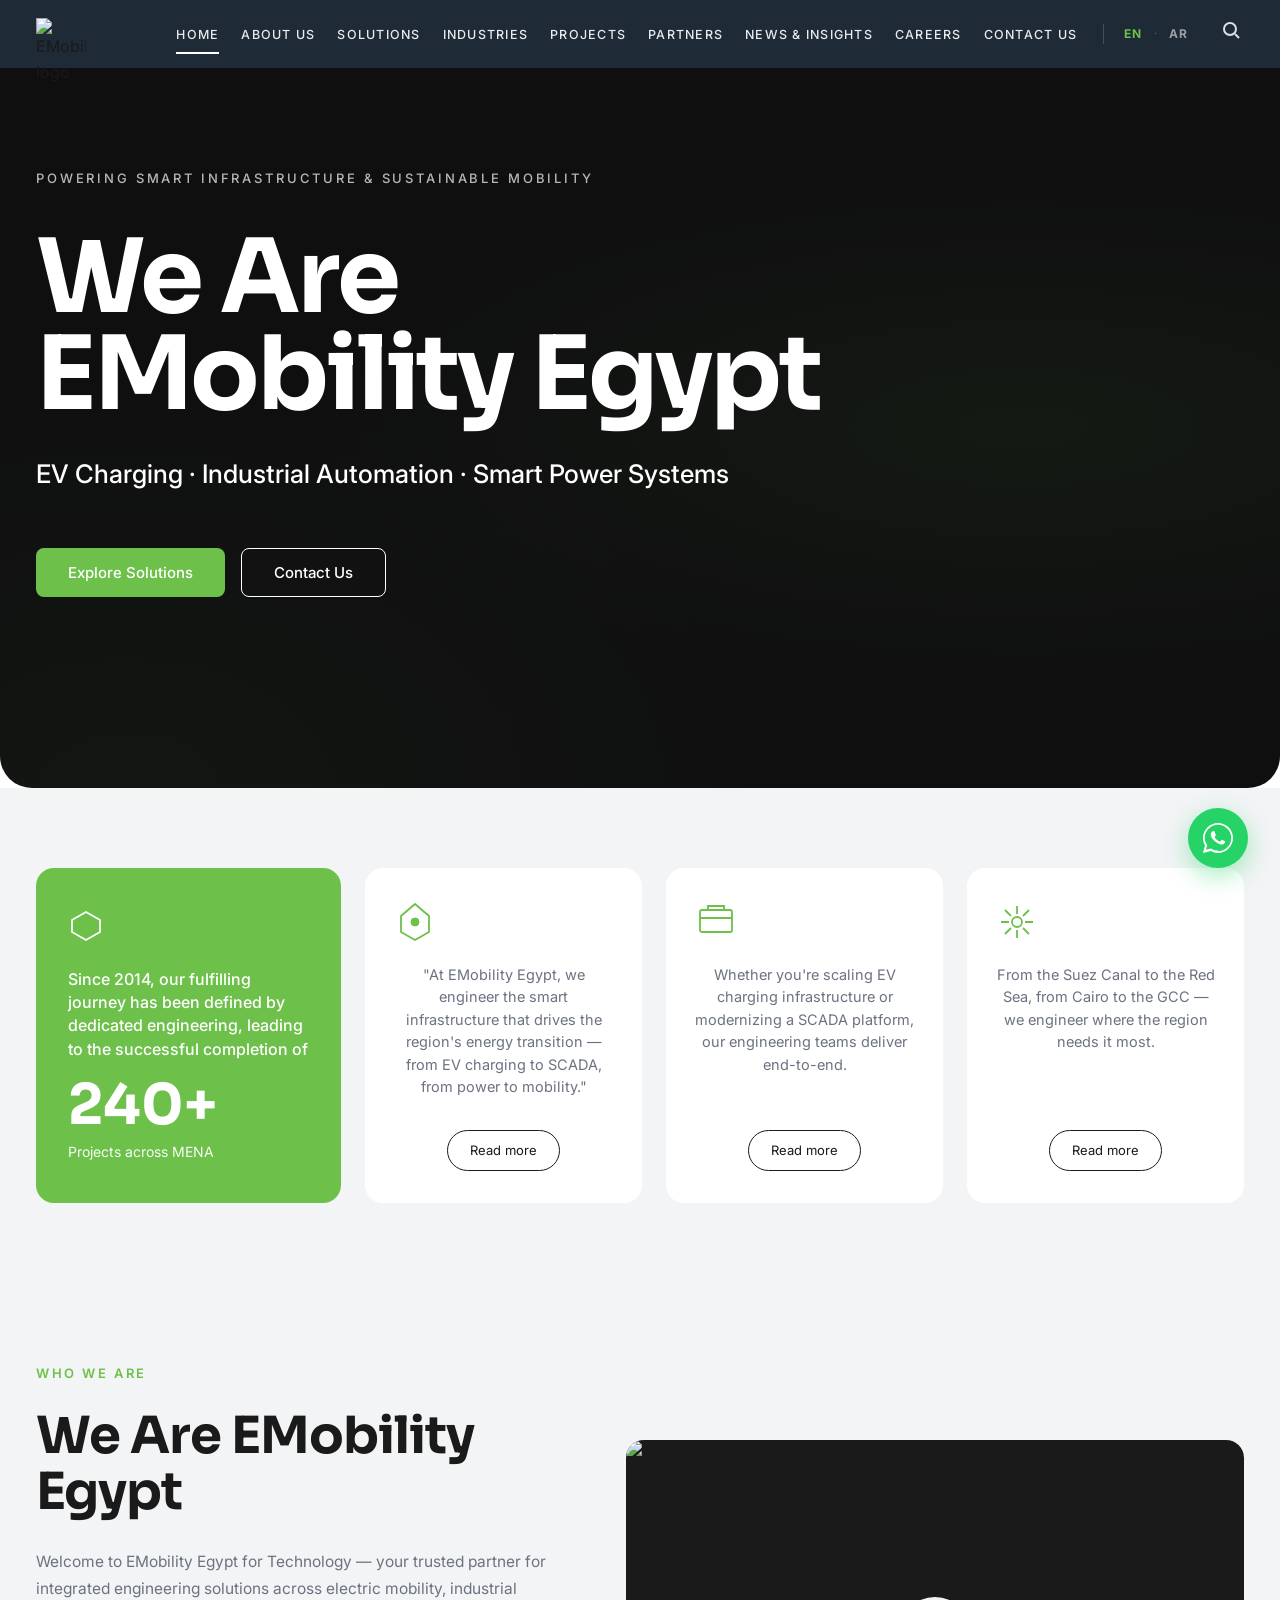
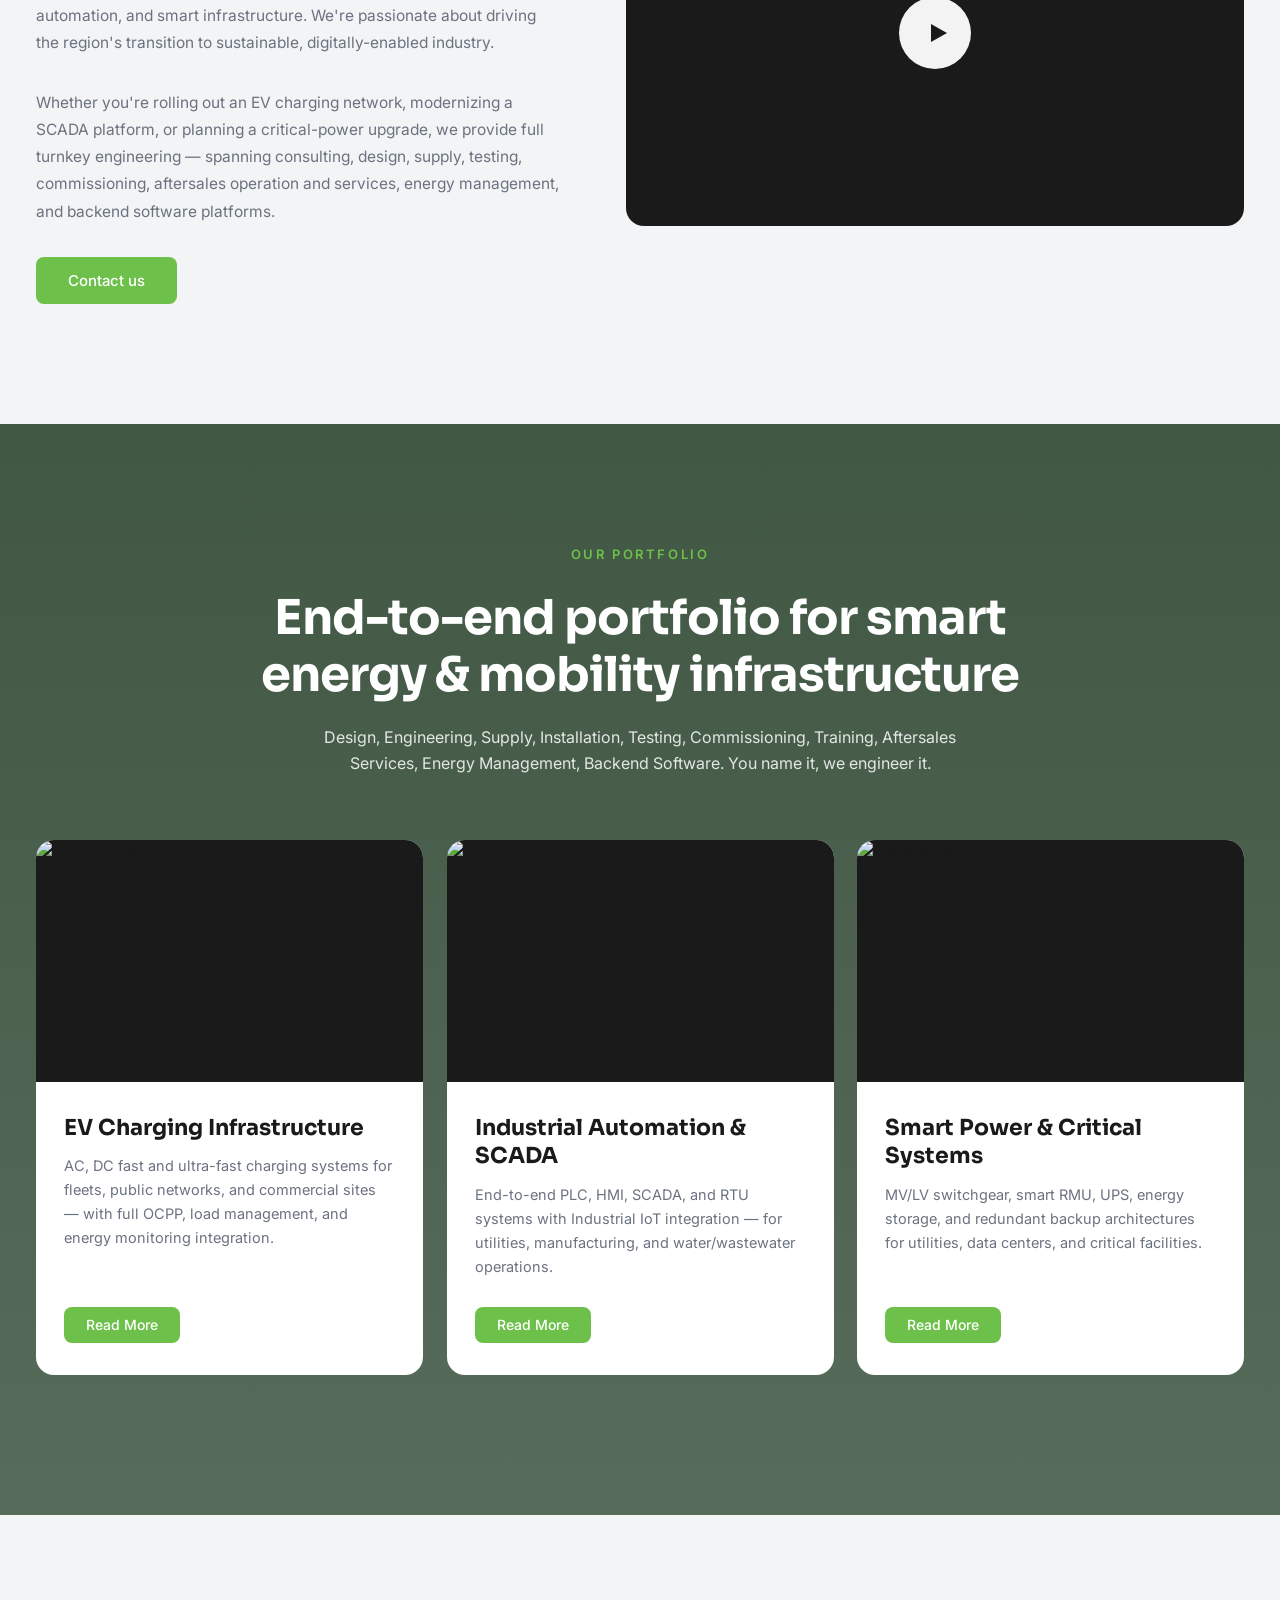
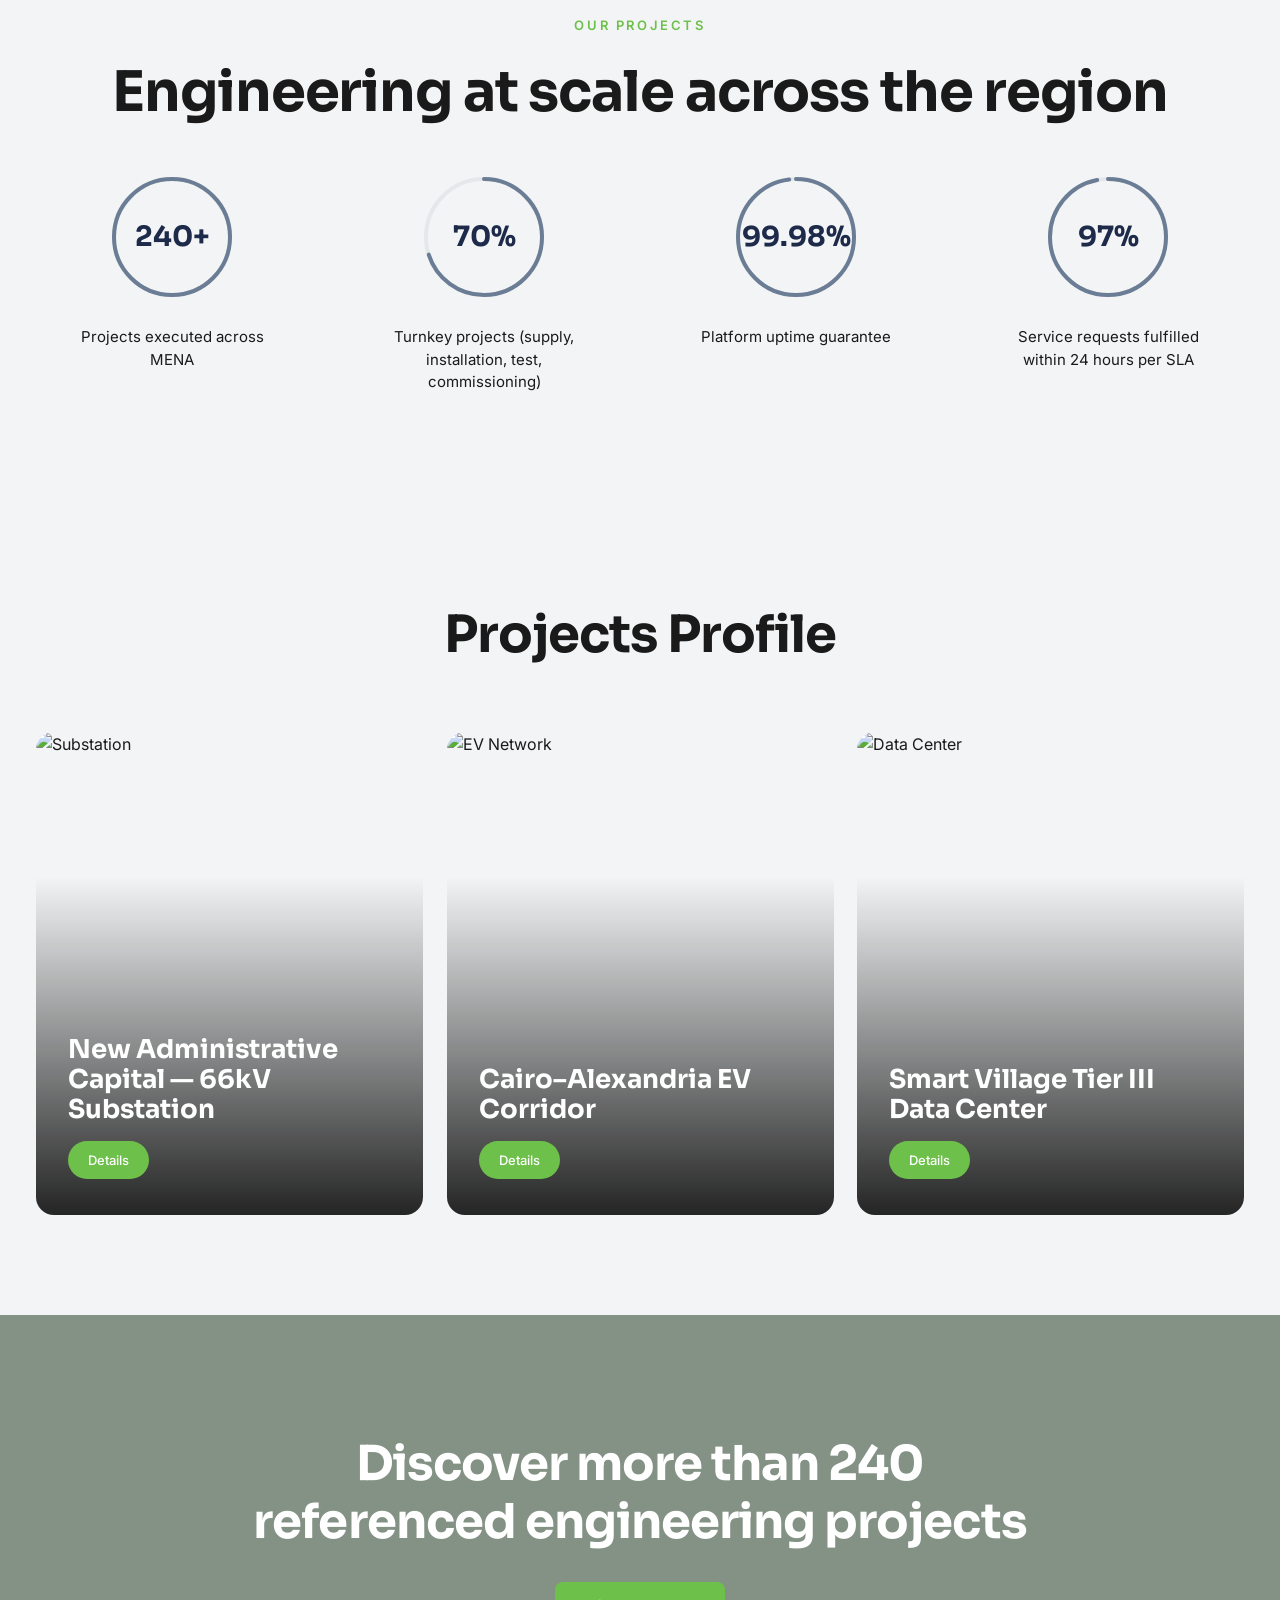
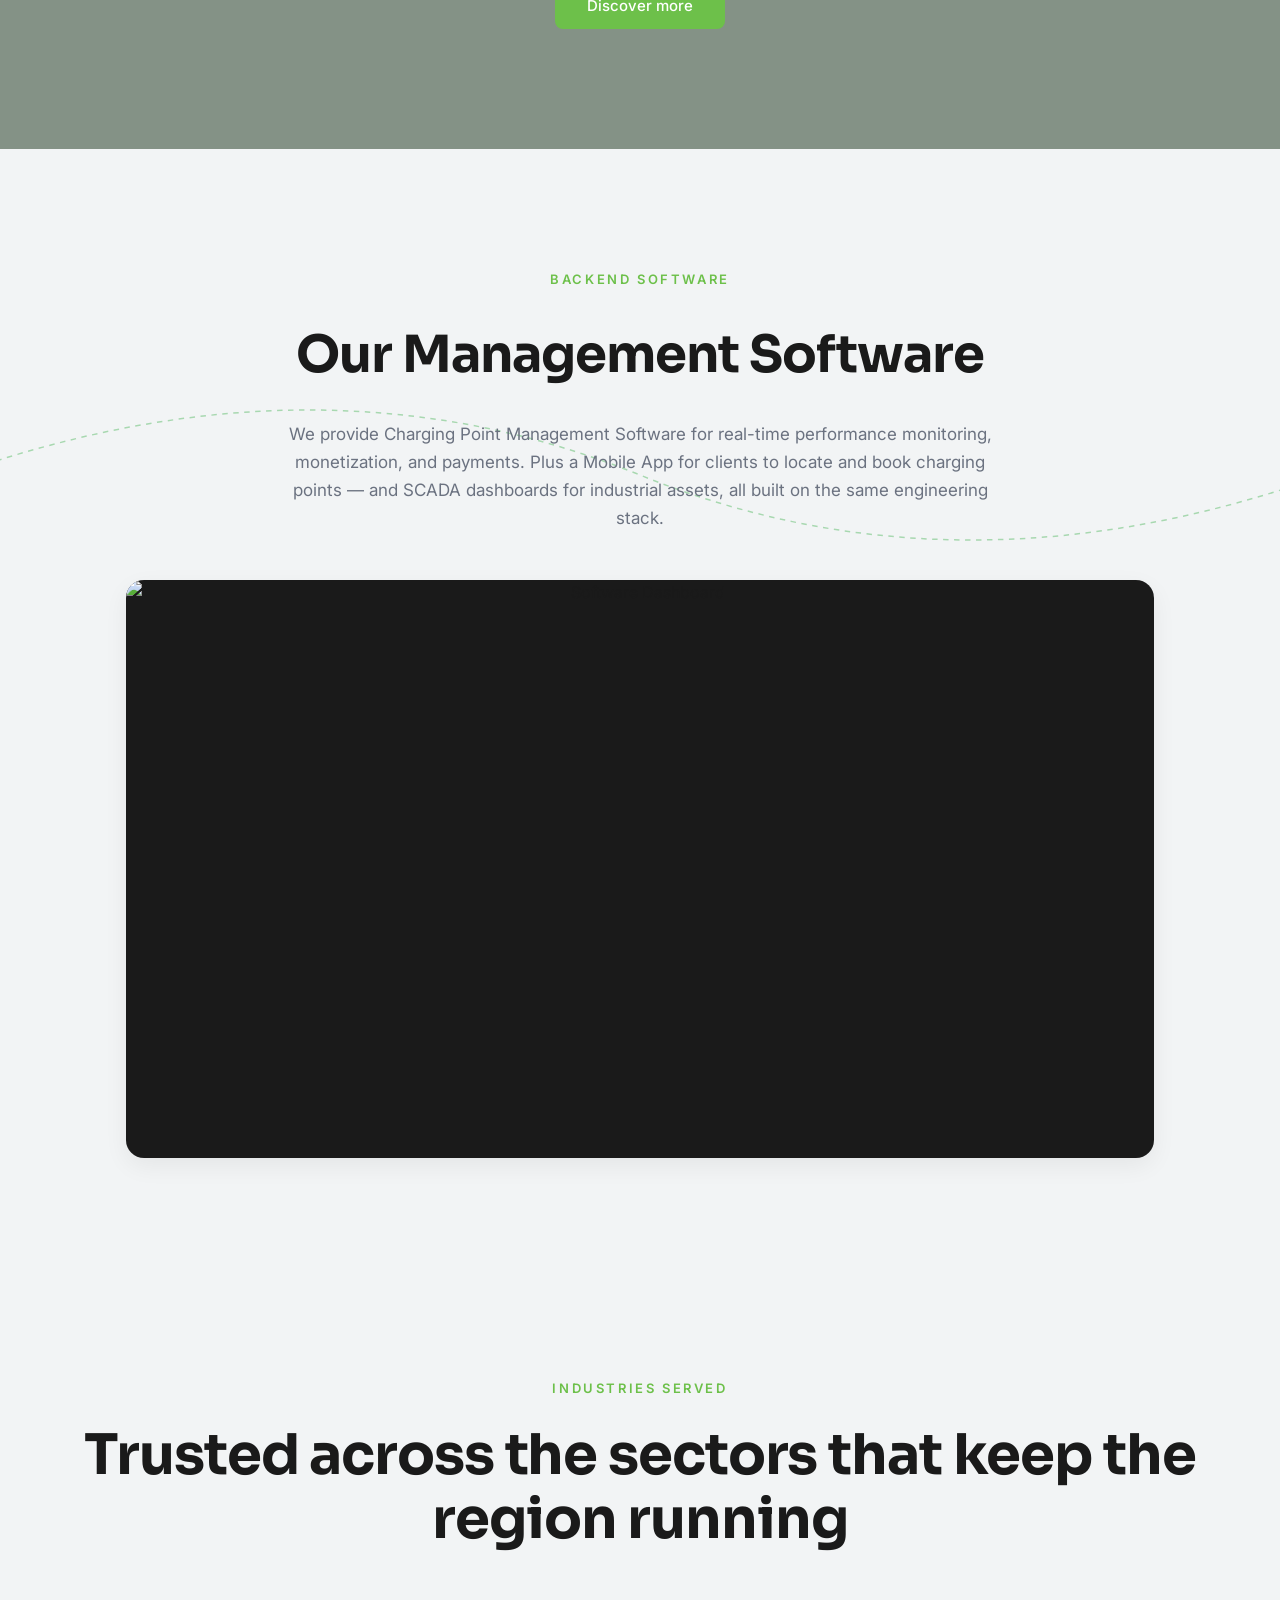
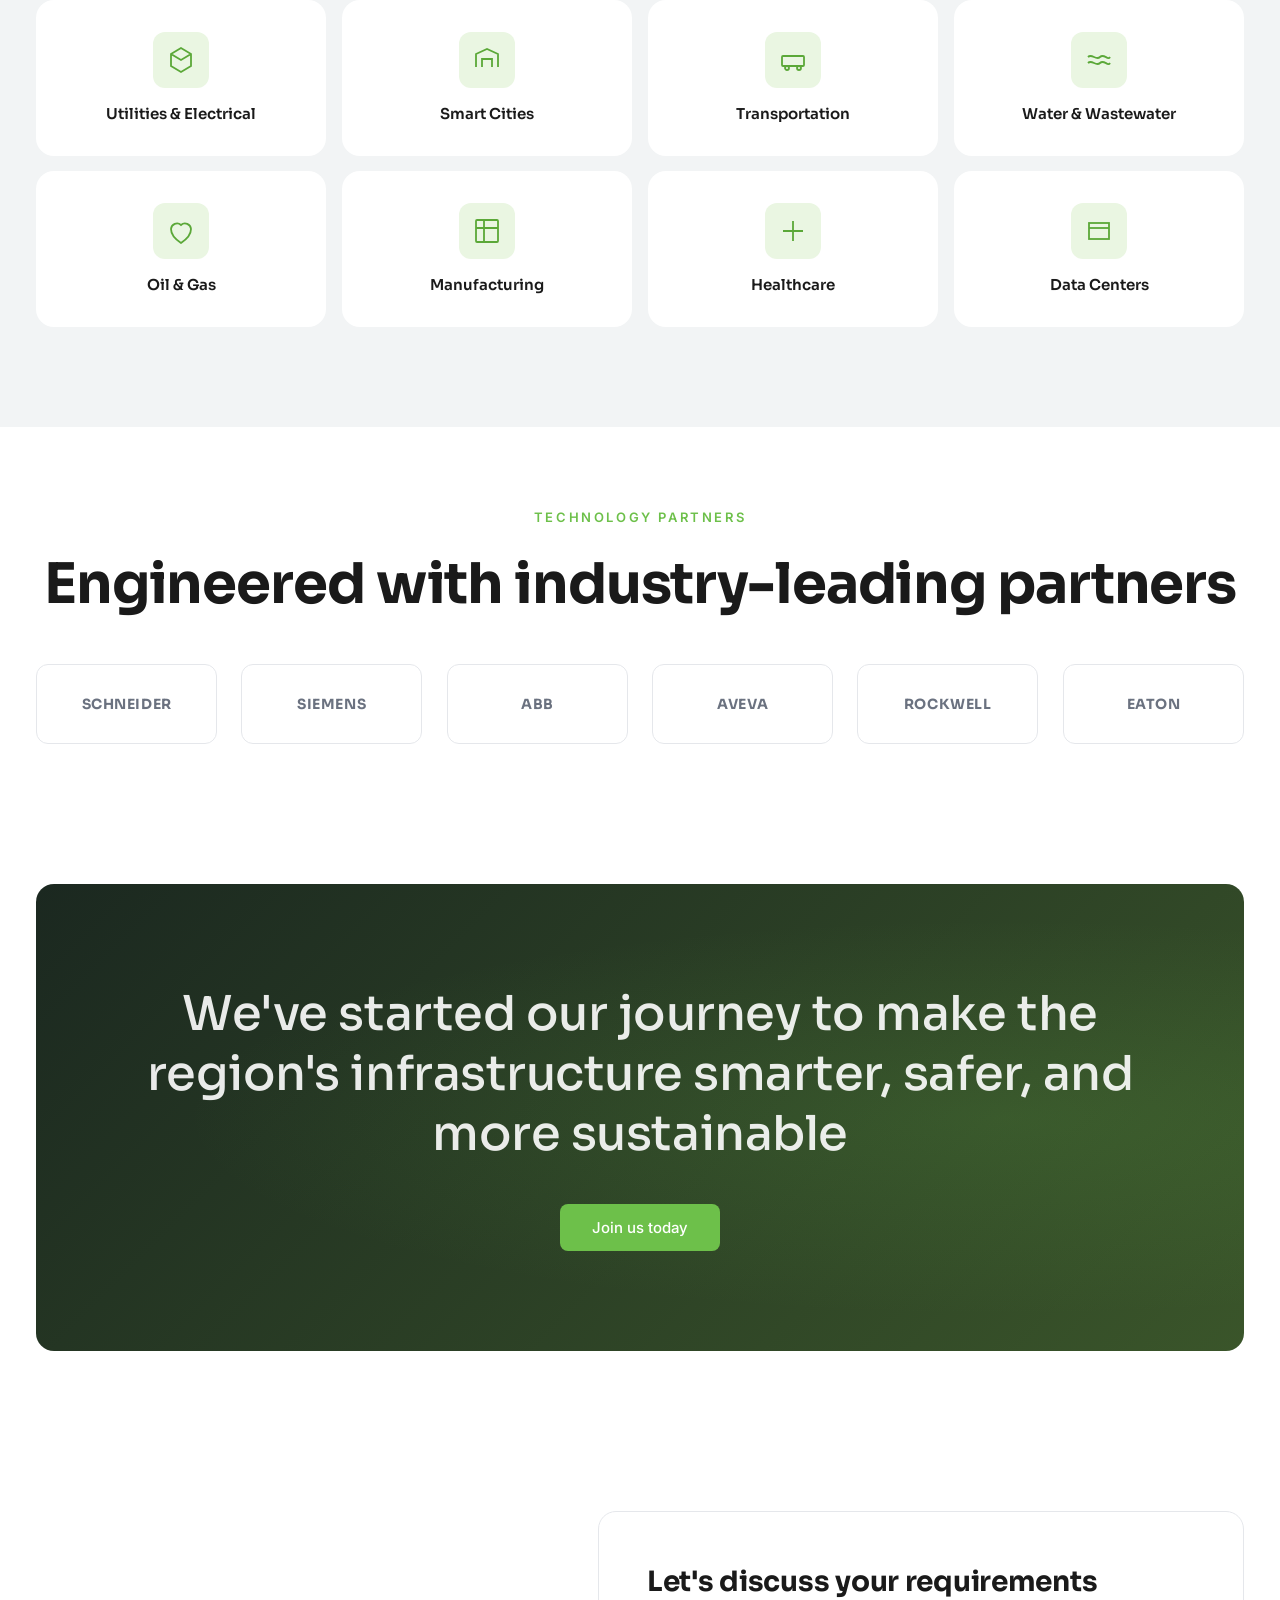
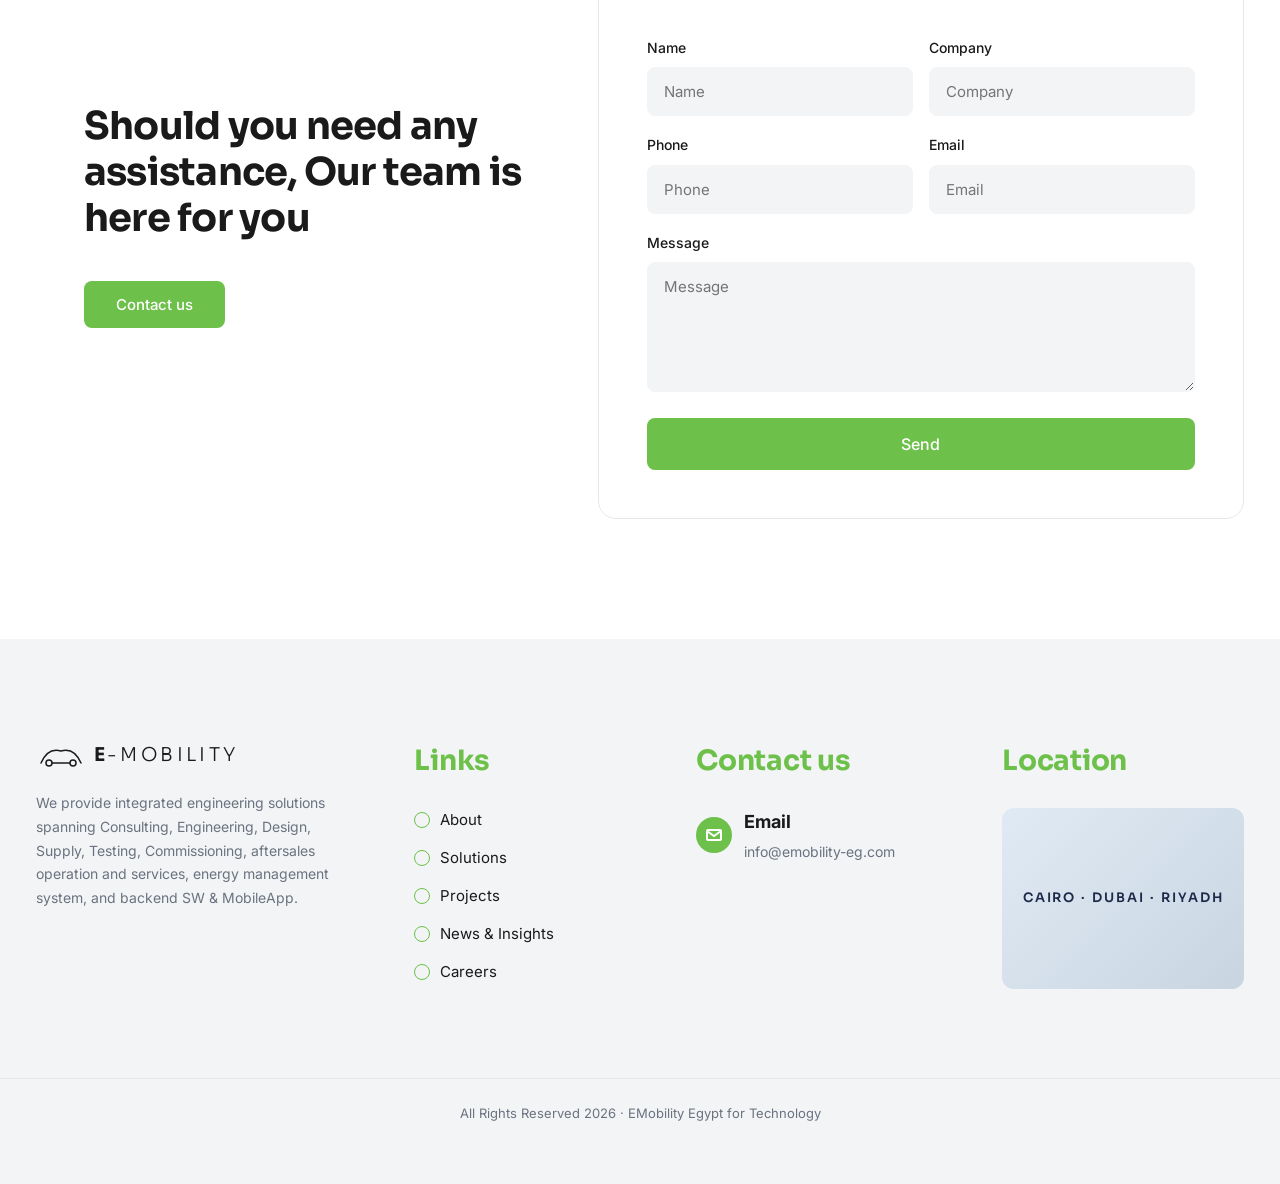
==== index.html @ 0a4acc2d "Add files via upload" ====
<!DOCTYPE html>
<html lang="en">
<head>
<meta charset="UTF-8" />
<meta name="viewport" content="width=device-width, initial-scale=1.0" />
<title>EMobility Egypt for Technology — Powering Smart Infrastructure & Sustainable Mobility</title>
<link rel="preconnect" href="https://fonts.googleapis.com">
<link rel="preconnect" href="https://fonts.gstatic.com" crossorigin>
<link href="https://fonts.googleapis.com/css2?family=Sora:wght@400;500;600;700;800&family=Inter:wght@400;500;600;700&display=swap" rel="stylesheet">
<link rel="stylesheet" href="style.css">
</head>
<body>

<!-- ===== NAVIGATION ===== -->
<nav class="top">
  <div class="nav-inner">
    <a class="logo" href="index.html">
      <div class="logo-icon">
        <img src="public/logo_white.png" alt="EMobility logo" style="max-width:150px; height:auto;" />
      </div>
    </a>

    <ul class="nav-links">
      <li><a href="index.html" data-page="index">HOME</a></li>
      <li><a href="about.html" data-page="about">ABOUT US</a></li>
      <li><a href="solutions.html" data-page="solutions">SOLUTIONS</a></li>
      <li><a href="industries.html" data-page="industries">INDUSTRIES</a></li>
      <li><a href="projects.html" data-page="projects">PROJECTS</a></li>
      <li><a href="partners.html" data-page="partners">PARTNERS</a></li>
      <li><a href="news.html" data-page="news">NEWS &amp; INSIGHTS</a></li>
      <li><a href="careers.html" data-page="careers">CAREERS</a></li>
      <li><a href="contact.html" data-page="contact">CONTACT US</a></li>
      <li class="lang-switch">
        <button class="lang-btn active" data-lang="en">EN</button>
        <span class="lang-sep">·</span>
        <button class="lang-btn" data-lang="ar">AR</button>
      </li>
      <li><span class="nav-search">
        <svg width="18" height="18" viewBox="0 0 18 18" fill="none" stroke="currentColor" stroke-width="2"><circle cx="8" cy="8" r="6"/><path d="M13 13L17 17"/></svg>
      </span></li>
    </ul>
  </div>
</nav>

<main>

  <!-- HERO -->
  <section class="hero">
    <div class="hero-inner">
      <div class="hero-eyebrow" data-i18n="home.eyebrow">POWERING SMART INFRASTRUCTURE & SUSTAINABLE MOBILITY</div>
      <h1 data-i18n="home.title">Hello! We Are<br/>EMobility Egypt</h1>
      <p data-i18n="home.subtitle">EV Charging · Industrial Automation · Smart Power Systems</p>
      <div class="hero-ctas">
        <a class="btn btn-primary" href="solutions.html" data-i18n="cta.exploreSolutions">Explore Solutions</a>
        <a class="btn btn-outline-white" href="contact.html" data-i18n="cta.contactUs">Contact Us</a>
      </div>
    </div>
  </section>

  <!-- STATS CARDS ROW -->
  <section class="stats-cards">
    <div class="stats-cards-grid">
      <div class="stat-card-green">
        <div>
          <div class="icon">
            <svg viewBox="0 0 36 36"><path d="M18 4L4 12v12l14 8 14-8V12L18 4z" stroke-width="1.8"/></svg>
          </div>
          <div class="text">Since 2014, our fulfilling journey has been defined by dedicated engineering, leading to the successful completion of</div>
        </div>
        <div>
          <div class="big">240+</div>
          <div class="label">Projects across MENA</div>
        </div>
      </div>

      <div class="stat-card-white">
        <div>
          <div class="icon">
            <svg viewBox="0 0 44 44"><path d="M22 4L8 16v16l14 8 14-8V16L22 4z" stroke-width="1.8"/><circle cx="22" cy="22" r="4" fill="currentColor"/></svg>
          </div>
          <p>"At EMobility Egypt, we engineer the smart infrastructure that drives the region's energy transition — from EV charging to SCADA, from power to mobility."</p>
        </div>
        <a class="read-more" href="about.html">Read more</a>
      </div>

      <div class="stat-card-white">
        <div>
          <div class="icon">
            <svg viewBox="0 0 44 44"><rect x="6" y="10" width="32" height="22" rx="2" stroke-width="1.8"/><path d="M14 10V6h16v4M6 18h32" stroke-width="1.8"/></svg>
          </div>
          <p>Whether you're scaling EV charging infrastructure or modernizing a SCADA platform, our engineering teams deliver end-to-end.</p>
        </div>
        <a class="read-more" href="solutions.html">Read more</a>
      </div>

      <div class="stat-card-white">
        <div>
          <div class="icon">
            <svg viewBox="0 0 44 44"><path d="M22 6v8M22 30v8M6 22h8M30 22h8M10 10l6 6M28 28l6 6M10 34l6-6M28 16l6-6" stroke-width="1.8"/><circle cx="22" cy="22" r="5" stroke-width="1.8"/></svg>
          </div>
          <p>From the Suez Canal to the Red Sea, from Cairo to the GCC — we engineer where the region needs it most.</p>
        </div>
        <a class="read-more" href="projects.html">Read more</a>
      </div>
    </div>
  </section>

  <!-- WHO WE ARE + VIDEO -->
  <section class="about-block">
    <div class="about-grid">
      <div class="about-text">
        <div class="eyebrow left" data-i18n="eyebrow.whoWeAre">WHO WE ARE</div>
        <h2 data-i18n="home.about.title">We Are EMobility Egypt</h2>
        <p>Welcome to EMobility Egypt for Technology — your trusted partner for integrated engineering solutions across electric mobility, industrial automation, and smart infrastructure. We're passionate about driving the region's transition to sustainable, digitally-enabled industry.</p>
        <p>Whether you're rolling out an EV charging network, modernizing a SCADA platform, or planning a critical-power upgrade, we provide full turnkey engineering — spanning consulting, design, supply, testing, commissioning, aftersales operation and services, energy management, and backend software platforms.</p>
        <a class="btn btn-primary" href="contact.html" data-i18n="cta.contactUs.lower">Contact us</a>
      </div>
      <div class="about-video">
        <img src="https://images.unsplash.com/photo-1593941707882-a5bba14938c7?w=1000&q=80" alt="EV Charging"/>
        <div class="play-btn">
          <svg viewBox="0 0 28 28"><path d="M8 5l16 9-16 9V5z"/></svg>
        </div>
      </div>
    </div>
  </section>

  <!-- PORTFOLIO -->
  <section class="portfolio-section">
    <div class="portfolio-inner">
      <div class="portfolio-header">
        <div class="eyebrow" data-i18n="eyebrow.ourPortfolio">OUR PORTFOLIO</div>
        <h2 data-i18n="home.portfolio.title">End-to-end portfolio for smart energy & mobility infrastructure</h2>
        <p>Design, Engineering, Supply, Installation, Testing, Commissioning, Training, Aftersales Services, Energy Management, Backend Software. You name it, we engineer it.</p>
      </div>

      <div class="portfolio-grid">
        <a class="portfolio-card" href="solutions.html">
          <div class="portfolio-card-img">
            <img src="https://images.unsplash.com/photo-1593941707882-a5bba14938c7?w=800&q=80" alt="EV Charging"/>
          </div>
          <div class="portfolio-card-body">
            <h3>EV Charging Infrastructure</h3>
            <p>AC, DC fast and ultra-fast charging systems for fleets, public networks, and commercial sites — with full OCPP, load management, and energy monitoring integration.</p>
            <span class="btn btn-primary btn-small">Read More</span>
          </div>
        </a>

        <a class="portfolio-card" href="solutions.html">
          <div class="portfolio-card-img">
            <img src="https://images.unsplash.com/photo-1581094794329-c8112a89af12?w=800&q=80" alt="SCADA Control Room"/>
          </div>
          <div class="portfolio-card-body">
            <h3>Industrial Automation & SCADA</h3>
            <p>End-to-end PLC, HMI, SCADA, and RTU systems with Industrial IoT integration — for utilities, manufacturing, and water/wastewater operations.</p>
            <span class="btn btn-primary btn-small">Read More</span>
          </div>
        </a>

        <a class="portfolio-card" href="solutions.html">
          <div class="portfolio-card-img">
            <img src="https://images.unsplash.com/photo-1473341304170-971dccb5ac1e?w=800&q=80" alt="Substation"/>
          </div>
          <div class="portfolio-card-body">
            <h3>Smart Power & Critical Systems</h3>
            <p>MV/LV switchgear, smart RMU, UPS, energy storage, and redundant backup architectures for utilities, data centers, and critical facilities.</p>
            <span class="btn btn-primary btn-small">Read More</span>
          </div>
        </a>
      </div>
    </div>
  </section>

  <!-- STATS CIRCLES -->
  <section class="stats-circles">
    <div class="stats-circles-inner">
      <div class="eyebrow" data-i18n="eyebrow.ourProjects">OUR PROJECTS</div>
      <h2 class="section-h" style="margin-top: 8px;">Engineering at scale across the region</h2>
      <div class="stats-circles-grid">
        <div class="stat-circle">
          <div class="ring">
            <svg viewBox="0 0 130 130">
              <circle cx="65" cy="65" r="58" class="bg-ring"/>
              <circle cx="65" cy="65" r="58" class="fg-ring" stroke-dasharray="364" stroke-dashoffset="0"/>
            </svg>
            <div class="num">240+</div>
          </div>
          <div class="desc">Projects executed across MENA</div>
        </div>
        <div class="stat-circle">
          <div class="ring">
            <svg viewBox="0 0 130 130">
              <circle cx="65" cy="65" r="58" class="bg-ring"/>
              <circle cx="65" cy="65" r="58" class="fg-ring" stroke-dasharray="364" stroke-dashoffset="109"/>
            </svg>
            <div class="num">70%</div>
          </div>
          <div class="desc">Turnkey projects (supply, installation, test, commissioning)</div>
        </div>
        <div class="stat-circle">
          <div class="ring">
            <svg viewBox="0 0 130 130">
              <circle cx="65" cy="65" r="58" class="bg-ring"/>
              <circle cx="65" cy="65" r="58" class="fg-ring" stroke-dasharray="364" stroke-dashoffset="7"/>
            </svg>
            <div class="num">99.98%</div>
          </div>
          <div class="desc">Platform uptime guarantee</div>
        </div>
        <div class="stat-circle">
          <div class="ring">
            <svg viewBox="0 0 130 130">
              <circle cx="65" cy="65" r="58" class="bg-ring"/>
              <circle cx="65" cy="65" r="58" class="fg-ring" stroke-dasharray="364" stroke-dashoffset="11"/>
            </svg>
            <div class="num">97%</div>
          </div>
          <div class="desc">Service requests fulfilled within 24 hours per SLA</div>
        </div>
      </div>
    </div>
  </section>

  <!-- PROJECTS PROFILE -->
  <section class="projects-section">
    <div class="projects-header">
      <h2 class="display" data-i18n="home.projects.title">Projects Profile</h2>
    </div>
    <div class="projects-grid">
      <a class="project-card" href="projects.html#nac-substation">
        <img src="https://images.unsplash.com/photo-1473341304170-971dccb5ac1e?w=800&q=80" alt="Substation"/>
        <div class="project-card-meta">
          <h3>New Administrative Capital — 66kV Substation</h3>
          <span class="details">Details</span>
        </div>
      </a>
      <a class="project-card" href="projects.html#cairo-alex-ev">
        <img src="https://images.unsplash.com/photo-1593941707882-a5bba14938c7?w=800&q=80" alt="EV Network"/>
        <div class="project-card-meta">
          <h3>Cairo–Alexandria EV Corridor</h3>
          <span class="details">Details</span>
        </div>
      </a>
      <a class="project-card" href="projects.html#smart-village">
        <img src="https://images.unsplash.com/photo-1558494949-ef010cbdcc31?w=800&q=80" alt="Data Center"/>
        <div class="project-card-meta">
          <h3>Smart Village Tier III Data Center</h3>
          <span class="details">Details</span>
        </div>
      </a>
    </div>
  </section>

  <!-- DISCOVER MORE BANNER -->
  <section class="discover-banner">
    <div class="discover-banner-inner">
      <h2 class="display" data-i18n="home.discover.title">Discover more than 240 referenced engineering projects</h2>
      <a class="btn btn-primary" href="projects.html" data-i18n="cta.discoverMore">Discover more</a>
    </div>
  </section>

  <!-- BACKEND SOFTWARE -->
  <section class="backend-section">
    <div class="dashed-deco" style="top: 20%;">
      <svg viewBox="0 0 1400 200" preserveAspectRatio="none">
        <path d="M-50 100 Q 350 -30, 700 100 T 1450 100"/>
      </svg>
    </div>
    <div class="backend-inner">
      <div class="eyebrow" data-i18n="eyebrow.backend">BACKEND SOFTWARE</div>
      <h2 data-i18n="home.backend.title">Our Management Software</h2>
      <p>We provide Charging Point Management Software for real-time performance monitoring, monetization, and payments. Plus a Mobile App for clients to locate and book charging points — and SCADA dashboards for industrial assets, all built on the same engineering stack.</p>
      <div class="backend-visual">
        <img src="https://images.unsplash.com/photo-1551288049-bebda4e38f71?w=1400&q=80" alt="Software Dashboard"/>
      </div>
    </div>
  </section>

  <!-- INDUSTRIES -->
  <section class="industries-section">
    <div class="container" style="text-align: center;">
      <div class="eyebrow" data-i18n="eyebrow.industries">INDUSTRIES SERVED</div>
      <h2 class="section-h">Trusted across the sectors that keep the region running</h2>
    </div>
    <div class="industries-grid">
      <a class="industry-card" href="industries.html"><div class="industry-icon"><svg viewBox="0 0 28 28" stroke-width="1.8"><path d="M14 2L4 8v12l10 6 10-6V8L14 2zM4 8l10 6 10-6"/></svg></div><h4>Utilities & Electrical</h4></a>
      <a class="industry-card" href="industries.html"><div class="industry-icon"><svg viewBox="0 0 28 28" stroke-width="1.8"><path d="M3 21V8l11-5 11 5v13M9 21V13h10v8"/></svg></div><h4>Smart Cities</h4></a>
      <a class="industry-card" href="industries.html"><div class="industry-icon"><svg viewBox="0 0 28 28" stroke-width="1.8"><rect x="3" y="10" width="22" height="10" rx="1"/><circle cx="8" cy="22" r="2"/><circle cx="20" cy="22" r="2"/></svg></div><h4>Transportation</h4></a>
      <a class="industry-card" href="industries.html"><div class="industry-icon"><svg viewBox="0 0 28 28" stroke-width="1.8"><path d="M3 17c4-4 8 4 12 0s8 4 10 0M3 11c4-4 8 4 12 0s8 4 10 0"/></svg></div><h4>Water & Wastewater</h4></a>
      <a class="industry-card" href="industries.html"><div class="industry-icon"><svg viewBox="0 0 28 28" stroke-width="1.8"><path d="M14 26C8 22 4 18 4 12a6 6 0 0110-4 6 6 0 0110 4c0 6-4 10-10 14z"/></svg></div><h4>Oil & Gas</h4></a>
      <a class="industry-card" href="industries.html"><div class="industry-icon"><svg viewBox="0 0 28 28" stroke-width="1.8"><rect x="3" y="3" width="22" height="22" rx="1"/><path d="M3 11h22M11 3v22"/></svg></div><h4>Manufacturing</h4></a>
      <a class="industry-card" href="industries.html"><div class="industry-icon"><svg viewBox="0 0 28 28" stroke-width="1.8"><path d="M14 4v20M4 14h20"/></svg></div><h4>Healthcare</h4></a>
      <a class="industry-card" href="industries.html"><div class="industry-icon"><svg viewBox="0 0 28 28" stroke-width="1.8"><rect x="4" y="6" width="20" height="16"/><path d="M4 11h20"/></svg></div><h4>Data Centers</h4></a>
    </div>
  </section>

  <!-- PARTNERS -->
  <section class="partners-section">
    <div class="container">
      <div class="eyebrow" data-i18n="eyebrow.partners">TECHNOLOGY PARTNERS</div>
      <h2 class="section-h">Engineered with industry-leading partners</h2>
    </div>
    <div class="partners-row">
      <div class="partner-tile">SCHNEIDER</div>
      <div class="partner-tile">SIEMENS</div>
      <div class="partner-tile">ABB</div>
      <div class="partner-tile">AVEVA</div>
      <div class="partner-tile">ROCKWELL</div>
      <div class="partner-tile">EATON</div>
    </div>
  </section>

  <!-- CTA BANNER -->
  <section class="cta-banner">
    <div class="cta-banner-inner">
      <h2 class="display" data-i18n="home.cta.title">We've started our journey to make the region's infrastructure smarter, safer, and more sustainable</h2>
      <a class="btn btn-primary" href="contact.html" data-i18n="cta.joinUsToday">Join us today</a>
    </div>
  </section>

  <!-- CONTACT PROMPT -->
  <section class="contact-section">
    <div class="contact-grid">
      <div class="contact-side">
        <h2 class="display" data-i18n="home.contactPrompt.title">Should you need any assistance, Our team is here for you</h2>
        <a class="btn btn-primary" href="contact.html">Contact us</a>
      </div>

      <form class="contact-form-card" onsubmit="event.preventDefault(); const b=this.querySelector('.form-submit'); b.textContent='Sent ✓'; b.style.background='#5BA838'">
        <h3 class="display" data-i18n="form.title">Lets Discuss your requirements</h3>
        <div class="form-row">
          <div class="field"><label>Name</label><input type="text" placeholder="Name"/></div>
          <div class="field"><label>Company</label><input type="text" placeholder="Company"/></div>
        </div>
        <div class="form-row">
          <div class="field"><label>Phone</label><input type="tel" placeholder="Phone"/></div>
          <div class="field"><label>Email</label><input type="email" placeholder="Email"/></div>
        </div>
        <div class="field"><label>Message</label><textarea placeholder="Message"></textarea></div>
        <button type="submit" class="form-submit">Send</button>
      </form>
    </div>
  </section>

</main>

<!-- ===== FOOTER ===== -->
<footer>
  <div class="footer-grid">
    <div class="footer-brand">
      <div class="logo" style="cursor: default;">
        <div class="logo-icon">
          <svg viewBox="0 0 50 32" fill="none">
            <path d="M5 24 Q12 8, 25 12 Q38 8, 45 24" stroke="#1A1A1A" stroke-width="1.5" stroke-linecap="round"/>
            <circle cx="13" cy="24" r="3" fill="none" stroke="#1A1A1A" stroke-width="1.5"/>
            <circle cx="37" cy="24" r="3" fill="none" stroke="#1A1A1A" stroke-width="1.5"/>
            <path d="M16 24 L34 24" stroke="#1A1A1A" stroke-width="1.5"/>
          </svg>
        </div>
        <div class="logo-text" style="color: var(--ink);"><strong>E</strong>-MOBILITY</div>
      </div>
      <p>We provide integrated engineering solutions spanning Consulting, Engineering, Design, Supply, Testing, Commissioning, aftersales operation and services, energy management system, and backend SW & MobileApp.</p>
    </div>

    <div class="footer-col">
      <h4>Links</h4>
      <ul>
        <li><a href="about.html">About</a></li>
        <li><a href="solutions.html">Solutions</a></li>
        <li><a href="projects.html">Projects</a></li>
        <li><a href="news.html">News & Insights</a></li>
        <li><a href="careers.html">Careers</a></li>
      </ul>
    </div>

    <div class="footer-col footer-contact">
      <h4>Contact us</h4>
      <div class="email-row">
        <div class="email-icon">
          <svg viewBox="0 0 18 18" fill="none" stroke="white" stroke-width="2"><rect x="2" y="4" width="14" height="10" rx="1"/><path d="M2 5l7 5 7-5"/></svg>
        </div>
        <div>
          <div class="email-text">Email</div>
          <div class="email-addr">info@emobility-eg.com</div>
        </div>
      </div>
    </div>

    <div class="footer-col">
      <h4>Location</h4>
      <div class="footer-map"></div>
    </div>
  </div>

  <div class="footer-bottom">All Rights Reserved 2026 · EMobility Egypt for Technology</div>
</footer>

<!-- WhatsApp -->
<a class="whatsapp-float" href="#" aria-label="Chat on WhatsApp">
  <svg viewBox="0 0 24 24"><path d="M17.5 14.4c-.3-.1-1.7-.8-2-.9-.3-.1-.5-.1-.7.1-.2.3-.7.9-.9 1.1-.2.2-.3.2-.6.1-.3-.1-1.2-.4-2.3-1.4-.8-.7-1.4-1.7-1.6-2-.2-.3 0-.4.1-.6.1-.1.3-.3.4-.5.1-.2.2-.3.3-.5.1-.2 0-.4 0-.5 0-.1-.7-1.7-.9-2.3-.2-.6-.5-.5-.7-.5h-.6c-.2 0-.5.1-.8.4-.3.3-1 1-1 2.4 0 1.4 1 2.7 1.2 2.9.1.2 2 3 4.8 4.2.7.3 1.2.5 1.6.6.7.2 1.3.2 1.8.1.6-.1 1.7-.7 1.9-1.3.2-.6.2-1.2.2-1.3-.1-.1-.2-.2-.5-.3zM12 0C5.4 0 0 5.4 0 12c0 2.1.5 4.1 1.6 5.9L0 24l6.3-1.6c1.7 1 3.6 1.5 5.7 1.5 6.6 0 12-5.4 12-12S18.6 0 12 0zm0 22c-1.9 0-3.7-.5-5.3-1.5l-.4-.2-3.9 1 1-3.8-.3-.4C2 15.6 1.4 13.8 1.4 12 1.4 6.2 6.2 1.4 12 1.4S22.6 6.2 22.6 12 17.8 22.6 12 22.6z"/></svg>
</a>

<script src="translations.js"></script>
<script src="animations.js"></script>

</body>
</html>
---- style.css ----
/* ===== EMOBILITY EGYPT — SHARED STYLES ===== */

@import url('https://fonts.googleapis.com/css2?family=Cairo:wght@400;500;600;700;800&display=swap');

:root {
  --black:        #0F0F10;
  --nav-dark:     #1E2A36;
  --ink:          #1A1A1A;
  --gray-text:    #6B7280;
  --gray-light:   #F2F4F5;
  --gray-border:  #E5E7EB;
  --white:        #FFFFFF;

  --green:        #6DC04A;
  --green-hover:  #5BA838;
  --green-soft:   #A8D8B0;
  --green-tint:   #EAF6E2;

  --olive-dark:   #2F3A2D;
  --olive-mid:    #3F5A2F;

  --blue:         #1E2A4A;
  --blue-circle:  #6B7C95;

  --radius-card:  18px;
  --radius-btn:   8px;
  --shadow-soft:  0 8px 24px rgba(0,0,0,0.06);
}

* { margin: 0; padding: 0; box-sizing: border-box; }
html { scroll-behavior: smooth; }

body {
  background: var(--white);
  color: var(--ink);
  font-family: 'Inter', sans-serif;
  font-size: 16px;
  line-height: 1.6;
  -webkit-font-smoothing: antialiased;
  overflow-x: hidden;
}

.display { font-family: 'Sora', sans-serif; letter-spacing: -0.015em; }
img { max-width: 100%; display: block; }
a { color: inherit; text-decoration: none; }
button { cursor: pointer; font-family: inherit; border: none; background: none; }

/* ===== NAVIGATION ===== */
nav.top {
  background: var(--nav-dark);
  padding: 18px 0;
  position: sticky;
  top: 0;
  z-index: 100;
}
.nav-inner {
  max-width: 1320px;
  margin: 0 auto;
  padding: 0 36px;
  display: flex;
  align-items: center;
  justify-content: space-between;
}
.logo {
  display: flex;
  align-items: center;
  gap: 8px;
  cursor: pointer;
}
.logo-icon { width: 50px; height: 32px; }
.logo-text {
  color: var(--white);
  font-family: 'Sora', sans-serif;
  font-weight: 300;
  font-size: 19px;
  letter-spacing: 0.18em;
}
.logo-text strong { font-weight: 700; letter-spacing: 0.1em; }

.nav-links {
  display: flex;
  gap: 22px;
  list-style: none;
  align-items: center;
}
.nav-links a {
  color: rgba(255,255,255,0.9);
  font-family: 'Inter', sans-serif;
  font-size: 12.5px;
  font-weight: 500;
  letter-spacing: 0.1em;
  text-transform: uppercase;
  padding: 8px 0;
  position: relative;
  cursor: pointer;
  transition: color 0.2s;
  white-space: nowrap;
}
.nav-links a:hover { color: var(--green); }
.nav-links a.active::after {
  content: '';
  position: absolute;
  bottom: -4px;
  left: 0;
  right: 0;
  height: 2px;
  background: var(--white);
}
.nav-search {
  color: rgba(255,255,255,0.85);
  cursor: pointer;
  padding: 4px;
}
.nav-search:hover { color: var(--green); }

/* ===== LAYOUT ===== */
main { position: relative; }
.container { max-width: 1320px; margin: 0 auto; padding: 0 36px; }

.eyebrow {
  font-family: 'Inter', sans-serif;
  font-size: 13px;
  font-weight: 600;
  color: var(--green);
  letter-spacing: 0.2em;
  text-transform: uppercase;
  margin-bottom: 24px;
  text-align: center;
}
.eyebrow.left { text-align: left; }

.section-h {
  font-family: 'Sora', sans-serif;
  font-size: clamp(36px, 4.5vw, 56px);
  font-weight: 700;
  line-height: 1.15;
  letter-spacing: -0.02em;
  color: var(--ink);
  margin-bottom: 20px;
}
.section-sub {
  color: var(--gray-text);
  font-size: 17px;
  line-height: 1.7;
  max-width: 720px;
}
.section-sub.center { margin: 0 auto; text-align: center; }

/* ===== BUTTONS ===== */
.btn {
  display: inline-flex;
  align-items: center;
  justify-content: center;
  gap: 8px;
  padding: 16px 32px;
  font-family: 'Inter', sans-serif;
  font-size: 15px;
  font-weight: 500;
  border-radius: var(--radius-btn);
  transition: all 0.2s ease;
  line-height: 1;
}
.btn-primary { background: var(--green); color: var(--white); }
.btn-primary:hover { background: var(--green-hover); transform: translateY(-1px); }
.btn-outline-white {
  background: transparent;
  color: var(--white);
  border: 1.5px solid var(--white);
}
.btn-outline-white:hover { background: var(--white); color: var(--black); }
.btn-outline-dark {
  background: transparent;
  color: var(--ink);
  border: 1.5px solid var(--ink);
}
.btn-outline-dark:hover { background: var(--ink); color: var(--white); }
.btn-small { padding: 11px 22px; font-size: 14px; }

/* ===== HERO ===== */
.hero {
  background: var(--black);
  min-height: 720px;
  padding: 100px 0 140px;
  position: relative;
  overflow: hidden;
  border-bottom-left-radius: 32px;
  border-bottom-right-radius: 32px;
}
.hero::after {
  content: '';
  position: absolute;
  inset: 0;
  background:
    radial-gradient(ellipse at 80% 50%, rgba(109, 192, 74, 0.06) 0%, transparent 50%),
    radial-gradient(ellipse at 10% 100%, rgba(109, 192, 74, 0.04) 0%, transparent 40%);
  pointer-events: none;
}
.hero-inner {
  max-width: 1320px;
  margin: 0 auto;
  padding: 0 36px;
  position: relative;
  z-index: 2;
}
.hero-eyebrow {
  color: rgba(255,255,255,0.7);
  font-size: 13px;
  font-weight: 500;
  letter-spacing: 0.22em;
  text-transform: uppercase;
  margin-bottom: 40px;
}
.hero h1 {
  font-family: 'Sora', sans-serif;
  color: var(--white);
  font-size: clamp(56px, 8vw, 112px);
  font-weight: 700;
  line-height: 0.95;
  letter-spacing: -0.03em;
  margin-bottom: 32px;
  max-width: 1100px;
}
.hero p {
  color: var(--white);
  font-size: clamp(18px, 2vw, 26px);
  font-weight: 500;
  margin-bottom: 56px;
  max-width: 700px;
  line-height: 1.45;
}
.hero-ctas { display: flex; gap: 16px; flex-wrap: wrap; }

/* ===== STATS CARDS ROW ===== */
.stats-cards { background: var(--gray-light); padding: 80px 0; }
.stats-cards-grid {
  max-width: 1320px;
  margin: 0 auto;
  padding: 0 36px;
  display: grid;
  grid-template-columns: 1.1fr 1fr 1fr 1fr;
  gap: 24px;
}
.stat-card-green {
  background: var(--green);
  border-radius: var(--radius-card);
  padding: 40px 32px;
  color: var(--white);
  display: flex;
  flex-direction: column;
  justify-content: space-between;
  min-height: 280px;
}
.stat-card-green .icon { width: 36px; height: 36px; margin-bottom: 24px; }
.stat-card-green .icon svg { width: 100%; height: 100%; stroke: white; fill: none; }
.stat-card-green .text { font-size: 16px; font-weight: 500; line-height: 1.45; }
.stat-card-green .big {
  font-family: 'Sora', sans-serif;
  font-size: 56px;
  font-weight: 700;
  line-height: 1;
  margin-top: 16px;
}
.stat-card-green .label { font-size: 14px; margin-top: 8px; opacity: 0.95; }
.stat-card-white {
  background: var(--white);
  border-radius: var(--radius-card);
  padding: 32px 28px;
  color: var(--ink);
  display: flex;
  flex-direction: column;
  min-height: 280px;
  text-align: center;
  align-items: center;
  justify-content: space-between;
}
.stat-card-white .icon { width: 44px; height: 44px; color: var(--green); margin-bottom: 20px; }
.stat-card-white .icon svg { width: 100%; height: 100%; stroke: currentColor; fill: none; }
.stat-card-white p { color: var(--gray-text); font-size: 14.5px; line-height: 1.55; margin-bottom: 20px; }
.stat-card-white .read-more {
  padding: 9px 22px;
  border: 1px solid var(--ink);
  border-radius: 999px;
  font-size: 13px;
  color: var(--ink);
  transition: all 0.2s;
  cursor: pointer;
  background: transparent;
}
.stat-card-white .read-more:hover { background: var(--green); color: var(--white); border-color: var(--green); }

/* ===== ABOUT + VIDEO BLOCK ===== */
.about-block { background: var(--gray-light); padding: 80px 0 120px; }
.about-grid {
  max-width: 1320px;
  margin: 0 auto;
  padding: 0 36px;
  display: grid;
  grid-template-columns: 0.85fr 1fr;
  gap: 64px;
  align-items: center;
}
.about-text h2 {
  font-family: 'Sora', sans-serif;
  font-size: clamp(36px, 4vw, 52px);
  font-weight: 700;
  line-height: 1.1;
  letter-spacing: -0.02em;
  color: var(--ink);
  margin: 12px 0 28px;
}
.about-text p {
  color: var(--gray-text);
  font-size: 15.5px;
  line-height: 1.75;
  margin-bottom: 32px;
}
.about-video {
  aspect-ratio: 16/10;
  background: var(--ink);
  border-radius: var(--radius-card);
  overflow: hidden;
  position: relative;
}
.about-video img { width: 100%; height: 100%; object-fit: cover; }
.play-btn {
  position: absolute;
  inset: 0;
  margin: auto;
  width: 72px;
  height: 72px;
  background: rgba(255,255,255,0.95);
  border-radius: 50%;
  display: grid;
  place-items: center;
  cursor: pointer;
  transition: transform 0.2s;
}
.play-btn:hover { transform: scale(1.08); }
.play-btn svg { width: 28px; height: 28px; fill: var(--ink); margin-left: 4px; }

/* ===== PORTFOLIO (DARK IMAGE BG SECTION) ===== */
.portfolio-section {
  position: relative;
  padding: 120px 0 140px;
  margin: 0;
  overflow: hidden;
}
.portfolio-section::before {
  content: '';
  position: absolute;
  inset: 0;
  background-image: url('https://images.unsplash.com/photo-1593941707882-a5bba14938c7?w=1600&q=80');
  background-size: cover;
  background-position: center;
  filter: brightness(0.45) saturate(0.6);
  z-index: 0;
}
.portfolio-section::after {
  content: '';
  position: absolute;
  inset: 0;
  background: linear-gradient(180deg, rgba(31, 58, 35, 0.85) 0%, rgba(31, 58, 35, 0.75) 100%);
  z-index: 0;
}
.portfolio-inner {
  position: relative;
  z-index: 1;
  max-width: 1320px;
  margin: 0 auto;
  padding: 0 36px;
}
.portfolio-header { text-align: center; margin-bottom: 64px; }
.portfolio-header h2 {
  font-family: 'Sora', sans-serif;
  font-size: clamp(34px, 4vw, 48px);
  font-weight: 700;
  color: var(--white);
  line-height: 1.2;
  max-width: 900px;
  margin: 12px auto 20px;
  letter-spacing: -0.02em;
}
.portfolio-header p {
  color: rgba(255,255,255,0.85);
  font-size: 16px;
  max-width: 700px;
  margin: 0 auto;
  line-height: 1.65;
}
.portfolio-grid {
  display: grid;
  grid-template-columns: repeat(3, 1fr);
  gap: 24px;
}
.portfolio-card {
  background: var(--white);
  border-radius: var(--radius-card);
  overflow: hidden;
  display: flex;
  flex-direction: column;
  transition: transform 0.3s ease;
  cursor: pointer;
}
.portfolio-card:hover { transform: translateY(-6px); }
.portfolio-card-img { aspect-ratio: 16/10; overflow: hidden; background: var(--ink); }
.portfolio-card-img img { width: 100%; height: 100%; object-fit: cover; transition: transform 0.5s; }
.portfolio-card:hover .portfolio-card-img img { transform: scale(1.05); }
.portfolio-card-body { padding: 32px 28px; display: flex; flex-direction: column; flex: 1; }
.portfolio-card h3 {
  font-family: 'Sora', sans-serif;
  font-size: 22px;
  font-weight: 700;
  color: var(--ink);
  margin-bottom: 12px;
  line-height: 1.3;
}
.portfolio-card p {
  color: var(--gray-text);
  font-size: 14.5px;
  line-height: 1.65;
  margin-bottom: 28px;
  flex: 1;
}
.portfolio-card .btn { align-self: flex-start; }

/* ===== STATS CIRCLES SECTION ===== */
.stats-circles { background: var(--gray-light); padding: 100px 0; position: relative; }
.stats-circles-inner { max-width: 1320px; margin: 0 auto; padding: 0 36px; text-align: center; }
.stats-circles-grid {
  display: grid;
  grid-template-columns: repeat(4, 1fr);
  gap: 40px;
  margin-top: 48px;
}
.stat-circle { display: flex; flex-direction: column; align-items: center; }
.stat-circle .ring { width: 130px; height: 130px; position: relative; margin-bottom: 24px; }
.stat-circle .ring svg { width: 100%; height: 100%; transform: rotate(-90deg); }
.stat-circle .ring .bg-ring { fill: none; stroke: var(--gray-border); stroke-width: 4; }
.stat-circle .ring .fg-ring {
  fill: none;
  stroke: var(--blue-circle);
  stroke-width: 4;
  stroke-linecap: round;
  transition: stroke-dashoffset 1.5s ease;
}
.stat-circle .num {
  position: absolute;
  inset: 0;
  display: grid;
  place-items: center;
  font-family: 'Sora', sans-serif;
  font-size: 28px;
  font-weight: 700;
  color: var(--blue);
}
.stat-circle .desc {
  color: var(--ink);
  font-size: 15px;
  line-height: 1.5;
  max-width: 220px;
}

/* ===== PROJECTS ===== */
.projects-section { padding: 100px 0; background: var(--gray-light); }
.projects-header { text-align: center; margin-bottom: 56px; }
.projects-header h2 {
  font-family: 'Sora', sans-serif;
  font-size: clamp(36px, 4vw, 52px);
  font-weight: 700;
  color: var(--ink);
  letter-spacing: -0.02em;
}
.projects-grid {
  max-width: 1320px;
  margin: 0 auto;
  padding: 0 36px;
  display: grid;
  grid-template-columns: repeat(3, 1fr);
  gap: 24px;
}
.project-card {
  position: relative;
  border-radius: var(--radius-card);
  overflow: hidden;
  aspect-ratio: 4/5;
  cursor: pointer;
}
.project-card img { width: 100%; height: 100%; object-fit: cover; transition: transform 0.6s ease; }
.project-card:hover img { transform: scale(1.05); }
.project-card::after {
  content: '';
  position: absolute;
  inset: 0;
  background: linear-gradient(180deg, transparent 30%, rgba(0,0,0,0.85) 100%);
}
.project-card-meta {
  position: absolute;
  bottom: 0;
  left: 0;
  right: 0;
  padding: 36px 32px;
  z-index: 2;
  color: var(--white);
}
.project-card-meta h3 {
  font-family: 'Sora', sans-serif;
  font-size: 26px;
  font-weight: 700;
  margin-bottom: 16px;
  line-height: 1.15;
}
.project-card-meta .details {
  display: inline-block;
  background: var(--green);
  color: var(--white);
  padding: 9px 20px;
  border-radius: 999px;
  font-size: 13px;
  font-weight: 500;
  transition: background 0.2s;
}
.project-card-meta .details:hover { background: var(--green-hover); }

/* ===== DISCOVER BANNER ===== */
.discover-banner {
  position: relative;
  padding: 120px 0;
  overflow: hidden;
  text-align: center;
}
.discover-banner::before {
  content: '';
  position: absolute;
  inset: 0;
  background-image: url('https://images.unsplash.com/photo-1593941707882-a5bba14938c7?w=1600&q=80');
  background-size: cover;
  background-position: center;
  filter: brightness(0.45) saturate(0.7);
}
.discover-banner::after {
  content: '';
  position: absolute;
  inset: 0;
  background: rgba(31, 58, 35, 0.55);
}
.discover-banner-inner {
  position: relative;
  z-index: 1;
  max-width: 900px;
  margin: 0 auto;
  padding: 0 36px;
}
.discover-banner h2 {
  font-family: 'Sora', sans-serif;
  font-size: clamp(32px, 4vw, 48px);
  font-weight: 700;
  color: var(--white);
  margin-bottom: 32px;
  line-height: 1.2;
  letter-spacing: -0.02em;
}

/* ===== BACKEND SOFTWARE / SOLUTIONS BLOCK ===== */
.backend-section {
  padding: 120px 0;
  background: var(--gray-light);
  text-align: center;
  position: relative;
  overflow: hidden;
}
.backend-inner {
  max-width: 1100px;
  margin: 0 auto;
  padding: 0 36px;
  position: relative;
  z-index: 1;
}
.backend-section h2 {
  font-family: 'Sora', sans-serif;
  font-size: clamp(36px, 4vw, 52px);
  font-weight: 700;
  color: var(--ink);
  letter-spacing: -0.02em;
  margin-bottom: 24px;
}
.backend-section > .backend-inner > p {
  color: var(--gray-text);
  font-size: 17px;
  line-height: 1.65;
  max-width: 720px;
  margin: 0 auto 48px;
}
.backend-visual {
  position: relative;
  aspect-ratio: 16/9;
  background: var(--ink);
  border-radius: var(--radius-card);
  overflow: hidden;
  box-shadow: var(--shadow-soft);
}
.backend-visual img { width: 100%; height: 100%; object-fit: cover; }
.dashed-deco {
  position: absolute;
  width: 100%;
  height: 200px;
  pointer-events: none;
  z-index: 0;
}
.dashed-deco svg { width: 100%; height: 100%; }
.dashed-deco path {
  fill: none;
  stroke: var(--green-soft);
  stroke-width: 1.5;
  stroke-dasharray: 6 6;
}

/* ===== CTA BANNER (DARK GREEN GRADIENT) ===== */
.cta-banner { padding: 60px 36px 100px; }
.cta-banner-inner {
  max-width: 1320px;
  margin: 0 auto;
  background: linear-gradient(135deg, #1B2820 0%, #3A552A 100%);
  border-radius: var(--radius-card);
  padding: 100px 60px;
  text-align: center;
  position: relative;
  overflow: hidden;
}
.cta-banner-inner::after {
  content: '';
  position: absolute;
  inset: 0;
  background: radial-gradient(ellipse at 80% 50%, rgba(109,192,74,0.15) 0%, transparent 60%);
}
.cta-banner-inner h2 {
  font-family: 'Sora', sans-serif;
  font-size: clamp(32px, 4vw, 48px);
  font-weight: 500;
  color: rgba(255,255,255,0.9);
  line-height: 1.25;
  letter-spacing: -0.01em;
  margin-bottom: 40px;
  max-width: 1000px;
  margin-left: auto;
  margin-right: auto;
  position: relative;
  z-index: 1;
}
.cta-banner-inner .btn { position: relative; z-index: 1; }

/* ===== CONTACT BLOCK ===== */
.contact-section { padding: 60px 0 120px; background: var(--white); }
.contact-grid {
  max-width: 1320px;
  margin: 0 auto;
  padding: 0 36px;
  display: grid;
  grid-template-columns: 1fr 1.2fr;
  gap: 24px;

  align-items: center; /* vertically center the two grid columns */
}
.contact-side {
  background: var(--white);
  /* border: 1px solid var(--gray-border); */
  border-radius: var(--radius-card);
  padding: 56px 48px;
}
.contact-side h2 {
  font-family: 'Sora', sans-serif;
  font-size: clamp(28px, 3vw, 40px);
  font-weight: 700;
  color: var(--ink);
  line-height: 1.2;
  letter-spacing: -0.02em;
  margin-bottom: 40px;
}
.contact-form-card {
  background: var(--white);
  border: 1px solid var(--gray-border);
  border-radius: var(--radius-card);
  padding: 48px;
}
.contact-form-card h3 {
  font-family: 'Sora', sans-serif;
  font-size: 28px;
  font-weight: 700;
  color: var(--ink);
  margin-bottom: 32px;
  letter-spacing: -0.01em;
}
.form-row { display: grid; grid-template-columns: 1fr 1fr; gap: 16px; }
.field { margin-bottom: 18px; }
.field label {
  display: block;
  font-size: 14px;
  font-weight: 500;
  color: var(--ink);
  margin-bottom: 8px;
}
.field input,
.field textarea,
.field select {
  width: 100%;
  padding: 14px 16px;
  background: var(--gray-light);
  border: 1px solid var(--gray-light);
  border-radius: var(--radius-btn);
  font-family: 'Inter', sans-serif;
  font-size: 15px;
  color: var(--ink);
  outline: none;
  transition: all 0.2s;
}
.field input:focus,
.field textarea:focus,
.field select:focus {
  border-color: var(--green);
  background: var(--white);
}
.field textarea { min-height: 130px; resize: vertical; }
.form-submit {
  width: 100%;
  padding: 16px;
  background: var(--green);
  color: var(--white);
  border-radius: var(--radius-btn);
  font-size: 16px;
  font-weight: 500;
  cursor: pointer;
  transition: background 0.2s;
  border: none;
  font-family: 'Inter', sans-serif;
}
.form-submit:hover { background: var(--green-hover); }

/* ===== FOOTER ===== */
footer {
  position: relative;
  padding: 100px 0 60px;
  color: var(--ink);
  overflow: hidden;
  background: var(--gray-light);
}
footer::before {
  content: '';
  position: absolute;
  inset: 0;
  background-image: url('https://images.unsplash.com/photo-1606664515524-ed2f786a0bd6?w=1600&q=80');
  background-size: cover;
  background-position: center;
  opacity: 0.10;
}
.footer-grid {
  position: relative;
  z-index: 1;
  max-width: 1320px;
  margin: 0 auto;
  padding: 0 36px;
  display: grid;
  grid-template-columns: 1.4fr 1fr 1.1fr 1fr;
  gap: 40px;
}
.footer-brand p {
  color: var(--gray-text);
  font-size: 14px;
  line-height: 1.7;
  margin-top: 20px;
  max-width: 320px;
}
.footer-col h4 {
  font-family: 'Sora', sans-serif;
  font-size: 28px;
  font-weight: 700;
  color: var(--green);
  margin-bottom: 24px;
  letter-spacing: -0.01em;
}
.footer-col ul { list-style: none; }
.footer-col li {
  margin-bottom: 14px;
  display: flex;
  align-items: center;
  gap: 10px;
  font-size: 15px;
  color: var(--ink);
}
.footer-col li::before {
  content: '';
  width: 14px;
  height: 14px;
  border-radius: 50%;
  border: 1.5px solid var(--green);
  flex-shrink: 0;
  position: relative;
}
.footer-col a:hover { color: var(--green); }
.footer-contact .email-row {
  display: flex;
  align-items: center;
  gap: 12px;
  margin-top: 0;
}
.footer-contact .email-icon {
  width: 36px;
  height: 36px;
  background: var(--green);
  border-radius: 50%;
  display: grid;
  place-items: center;
}
.footer-contact .email-icon svg { width: 18px; height: 18px; stroke: white; fill: none; }
.footer-contact .email-text { font-weight: 700; font-size: 18px; color: var(--ink); margin-bottom: 4px; }
.footer-contact .email-addr { font-size: 14px; color: var(--gray-text); }
.footer-map {
  width: 100%;
  aspect-ratio: 4/3;
  background: var(--gray-border);
  border-radius: 12px;
  margin-top: 16px;
  position: relative;
  overflow: hidden;
  background-image: linear-gradient(135deg, #E0EAF5 0%, #C8D5E0 100%);
}
.footer-map::before {
  content: 'CAIRO · DUBAI · RIYADH';
  position: absolute;
  inset: 0;
  display: grid;
  place-items: center;
  font-family: 'Sora', sans-serif;
  font-weight: 600;
  color: var(--blue);
  letter-spacing: 0.15em;
  font-size: 13px;
}
.footer-bottom {
  position: relative;
  z-index: 1;
  margin-top: 80px;
  padding-top: 24px;
  text-align: center;
  color: var(--gray-text);
  font-size: 13px;
  border-top: 1px solid var(--gray-border);
}

/* ===== PAGE HEADERS ===== */
.page-hero {
  background: var(--black);
  padding: 100px 0 80px;
  text-align: center;
  border-bottom-left-radius: 32px;
  border-bottom-right-radius: 32px;
  position: relative;
}
.page-hero .eyebrow { color: var(--green); margin-bottom: 16px; }
.page-hero h1 {
  font-family: 'Sora', sans-serif;
  font-size: clamp(44px, 6vw, 84px);
  font-weight: 700;
  color: var(--white);
  line-height: 1.05;
  letter-spacing: -0.025em;
  max-width: 1100px;
  margin: 0 auto;
}
.page-hero p {
  color: rgba(255,255,255,0.8);
  font-size: 18px;
  max-width: 720px;
  margin: 28px auto 0;
  line-height: 1.6;
}

/* ===== SOLUTION DETAIL ROWS ===== */
.sol-detail-section { padding: 80px 0 40px; }
.sol-detail {
  display: grid;
  grid-template-columns: 1fr 1fr;
  gap: 80px;
  align-items: center;
  padding: 60px 0;
}
.sol-detail:nth-child(even) .sol-detail-img { order: -1; }
.sol-detail-img {
  aspect-ratio: 4/3;
  border-radius: var(--radius-card);
  overflow: hidden;
  background: var(--ink);
}
.sol-detail-img img { width: 100%; height: 100%; object-fit: cover; }
.sol-detail h2 {
  font-family: 'Sora', sans-serif;
  font-size: clamp(28px, 3vw, 42px);
  font-weight: 700;
  color: var(--ink);
  letter-spacing: -0.02em;
  margin: 12px 0 20px;
  line-height: 1.15;
}
.sol-detail p {
  color: var(--gray-text);
  font-size: 16px;
  line-height: 1.7;
  margin-bottom: 28px;
}
.sol-detail-list {
  list-style: none;
  margin-bottom: 32px;
  display: grid;
  grid-template-columns: 1fr 1fr;
  gap: 8px 24px;
}
.sol-detail-list li {
  font-size: 14.5px;
  color: var(--ink);
  padding: 10px 0;
  display: flex;
  align-items: center;
  gap: 10px;
}
.sol-detail-list li::before {
  content: '';
  width: 18px;
  height: 18px;
  background: var(--green);
  border-radius: 50%;
  background-image: url("data:image/svg+xml,%3Csvg xmlns='http://www.w3.org/2000/svg' viewBox='0 0 18 18'%3E%3Cpath d='M4 9L7.5 12.5L14 6' stroke='white' stroke-width='2' fill='none' stroke-linecap='round'/%3E%3C/svg%3E");
  background-repeat: no-repeat;
  background-position: center;
  flex-shrink: 0;
}

/* ===== INDUSTRIES GRID ===== */
.industries-section { background: var(--gray-light); padding: 100px 0; }
.industries-grid {
  max-width: 1320px;
  margin: 48px auto 0;
  padding: 0 36px;
  display: grid;
  grid-template-columns: repeat(4, 1fr);
  gap: 16px;
}
.industry-card {
  background: var(--white);
  border-radius: var(--radius-card);
  padding: 32px 24px;
  text-align: center;
  transition: all 0.25s;
  cursor: pointer;
}
.industry-card:hover { transform: translateY(-4px); box-shadow: var(--shadow-soft); }
.industry-icon {
  width: 56px;
  height: 56px;
  margin: 0 auto 16px;
  background: var(--green-tint);
  border-radius: 12px;
  display: grid;
  place-items: center;
}
.industry-icon svg { width: 28px; height: 28px; stroke: var(--green-hover); fill: none; }
.industry-card:hover .industry-icon { background: var(--green); }
.industry-card:hover .industry-icon svg { stroke: var(--white); }
.industry-card h4 {
  font-family: 'Sora', sans-serif;
  font-size: 15px;
  font-weight: 600;
  color: var(--ink);
  line-height: 1.3;
}

/* ===== PARTNERS ===== */
.partners-section { padding: 80px 0; background: var(--white); text-align: center; }
.partners-row {
  max-width: 1320px;
  margin: 48px auto 0;
  padding: 0 36px;
  display: grid;
  grid-template-columns: repeat(6, 1fr);
  gap: 24px;
  align-items: center;
}
.partner-tile {
  padding: 28px 20px;
  border: 1px solid var(--gray-border);
  border-radius: 12px;
  font-family: 'Sora', sans-serif;
  font-weight: 700;
  color: var(--gray-text);
  font-size: 14px;
  letter-spacing: 0.04em;
  text-align: center;
  transition: all 0.2s;
}
.partner-tile:hover { border-color: var(--green); color: var(--ink); }

/* ===== LIFECYCLE ===== */
.lifecycle-section { padding: 100px 0; background: var(--white); }
.lifecycle-grid {
  display: grid;
  grid-template-columns: repeat(4, 1fr);
  gap: 16px;
  margin-top: 48px;
}
.lifecycle-card {
  background: var(--gray-light);
  border-radius: var(--radius-card);
  padding: 32px 24px;
  transition: all 0.25s;
}
.lifecycle-card:hover {
  background: var(--white);
  box-shadow: var(--shadow-soft);
  transform: translateY(-4px);
}
.lifecycle-num {
  font-family: 'Sora', sans-serif;
  font-size: 36px;
  font-weight: 700;
  color: var(--green);
  margin-bottom: 12px;
}
.lifecycle-card h4 {
  font-family: 'Sora', sans-serif;
  font-size: 18px;
  font-weight: 600;
  color: var(--ink);
  margin-bottom: 10px;
  line-height: 1.3;
}
.lifecycle-card p {
  font-size: 14px;
  color: var(--gray-text);
  line-height: 1.55;
}

/* ===== JOB CARD (Careers) ===== */
.job-card {
  background: var(--white);
  border-radius: var(--radius-card);
  padding: 28px 32px;
  margin-bottom: 16px;
  display: grid;
  grid-template-columns: 2fr 1fr 1fr auto;
  gap: 24px;
  align-items: center;
  transition: all 0.2s;
  cursor: pointer;
}
.job-card:hover { transform: translateY(-2px); box-shadow: var(--shadow-soft); }
.job-title { font-family: 'Sora', sans-serif; font-size: 18px; font-weight: 700; color: var(--ink); margin-bottom: 4px; }
.job-meta { font-size: 13px; color: var(--gray-text); }
.job-apply {
  background: var(--green);
  color: white;
  padding: 10px 22px;
  border-radius: 999px;
  font-size: 13px;
  font-weight: 500;
}
.job-apply:hover { background: var(--green-hover); }

/* ===== WHATSAPP FLOATING ===== */
.whatsapp-float {
  position: fixed;
  bottom: 32px;
  right: 32px;
  width: 60px;
  height: 60px;
  background: #25D366;
  border-radius: 50%;
  display: grid;
  place-items: center;
  box-shadow: 0 8px 24px rgba(37, 211, 102, 0.4);
  z-index: 50;
  cursor: pointer;
  transition: transform 0.2s;
}
.whatsapp-float:hover { transform: scale(1.08); }
.whatsapp-float svg { width: 30px; height: 30px; fill: white; }

/* ===== RESPONSIVE ===== */
@media (max-width: 1100px) {
  .nav-links { display: none; }
  .stats-cards-grid, .about-grid, .portfolio-grid, .stats-circles-grid, .projects-grid, .contact-grid, .sol-detail, .footer-grid, .lifecycle-grid, .partners-row { grid-template-columns: 1fr; }
  .industries-grid { grid-template-columns: repeat(2, 1fr); }
  .hero h1 { font-size: 56px; }
  .hero { padding: 60px 0 100px; min-height: 540px; }
  .sol-detail:nth-child(even) .sol-detail-img { order: unset; }
  .partners-row { grid-template-columns: repeat(3, 1fr); }
  .form-row, .sol-detail-list { grid-template-columns: 1fr; }
  .job-card { grid-template-columns: 1fr; gap: 8px; }
}
@media (max-width: 640px) {
  .industries-grid { grid-template-columns: 1fr; }
  .partners-row { grid-template-columns: repeat(2, 1fr); }
  .container, .hero-inner, .stats-cards-grid, .portfolio-inner, .stats-circles-inner, .projects-grid, .contact-grid, .footer-grid, .backend-inner, .nav-inner { padding-left: 20px; padding-right: 20px; }
}

/* ===== SCROLL REVEAL ANIMATIONS ===== */
.reveal {
  opacity: 0;
  transform: translateY(40px);
  transition: opacity 0.9s cubic-bezier(0.16, 1, 0.3, 1),
              transform 0.9s cubic-bezier(0.16, 1, 0.3, 1);
  transition-delay: var(--reveal-delay, 0s);
  will-change: opacity, transform;
}
.reveal.visible { opacity: 1; transform: translateY(0); }

.reveal-left {
  opacity: 0;
  transform: translateX(-50px);
  transition: opacity 1s cubic-bezier(0.16, 1, 0.3, 1),
              transform 1s cubic-bezier(0.16, 1, 0.3, 1);
  transition-delay: var(--reveal-delay, 0s);
  will-change: opacity, transform;
}
.reveal-left.visible { opacity: 1; transform: translateX(0); }

.reveal-right {
  opacity: 0;
  transform: translateX(50px);
  transition: opacity 1s cubic-bezier(0.16, 1, 0.3, 1),
              transform 1s cubic-bezier(0.16, 1, 0.3, 1);
  transition-delay: var(--reveal-delay, 0s);
  will-change: opacity, transform;
}
.reveal-right.visible { opacity: 1; transform: translateX(0); }

.reveal-scale {
  opacity: 0;
  transform: scale(0.92);
  transition: opacity 1s cubic-bezier(0.16, 1, 0.3, 1),
              transform 1s cubic-bezier(0.16, 1, 0.3, 1);
  transition-delay: var(--reveal-delay, 0s);
  will-change: opacity, transform;
}
.reveal-scale.visible { opacity: 1; transform: scale(1); }

/* HERO entrance animations on page load */
.hero .hero-eyebrow,
.hero h1,
.hero p,
.hero-ctas {
  opacity: 0;
  animation: heroFadeUp 1s cubic-bezier(0.16, 1, 0.3, 1) forwards;
}
.hero .hero-eyebrow { animation-delay: 0.15s; }
.hero h1 { animation-delay: 0.3s; }
.hero p { animation-delay: 0.5s; }
.hero-ctas { animation-delay: 0.7s; }

.page-hero .eyebrow,
.page-hero h1,
.page-hero p {
  opacity: 0;
  animation: heroFadeUp 1s cubic-bezier(0.16, 1, 0.3, 1) forwards;
}
.page-hero .eyebrow { animation-delay: 0.1s; }
.page-hero h1 { animation-delay: 0.25s; }
.page-hero p { animation-delay: 0.45s; }

@keyframes heroFadeUp {
  from { opacity: 0; transform: translateY(30px); }
  to { opacity: 1; transform: translateY(0); }
}

/* Portfolio card image zoom-in on reveal */
.portfolio-card.reveal .portfolio-card-img img,
.portfolio-card.reveal-scale .portfolio-card-img img {
  transform: scale(1.08);
  transition: transform 1.4s cubic-bezier(0.16, 1, 0.3, 1);
}
.portfolio-card.visible .portfolio-card-img img { transform: scale(1); }

/* Project card subtle reveal */
.project-card.reveal-scale { transform-origin: center bottom; }

/* Number counter — start hidden, fade once visible */
.stat-card-green .big { transition: opacity 0.4s ease; }

/* Reduced motion preference */
@media (prefers-reduced-motion: reduce) {
  .reveal, .reveal-left, .reveal-right, .reveal-scale,
  .hero .hero-eyebrow, .hero h1, .hero p, .hero-ctas,
  .page-hero .eyebrow, .page-hero h1, .page-hero p {
    opacity: 1 !important;
    transform: none !important;
    animation: none !important;
    transition: none !important;
  }
}

/* ===== PROJECT DETAIL MODAL ===== */
.project-modal {
  position: fixed;
  inset: 0;
  z-index: 200;
  display: none;
  align-items: flex-start;
  justify-content: center;
  padding: 40px 20px;
  overflow-y: auto;
}
.project-modal.open { display: flex; animation: modalFadeIn 0.3s ease; }
@keyframes modalFadeIn { from { opacity: 0; } to { opacity: 1; } }

.project-modal-backdrop {
  position: fixed;
  inset: 0;
  background: rgba(15, 15, 16, 0.85);
  backdrop-filter: blur(8px);
  -webkit-backdrop-filter: blur(8px);
  cursor: pointer;
}

.project-modal-content {
  position: relative;
  background: var(--white);
  border-radius: var(--radius-card);
  width: 100%;
  max-width: 1100px;
  overflow: hidden;
  box-shadow: 0 40px 80px rgba(0,0,0,0.4);
  animation: modalSlideUp 0.45s cubic-bezier(0.16, 1, 0.3, 1);
  margin: auto;
}
@keyframes modalSlideUp {
  from { opacity: 0; transform: translateY(40px) scale(0.96); }
  to { opacity: 1; transform: translateY(0) scale(1); }
}

.project-modal-close {
  position: absolute;
  top: 20px;
  right: 20px;
  z-index: 10;
  width: 44px;
  height: 44px;
  border-radius: 50%;
  background: rgba(255,255,255,0.95);
  color: var(--ink);
  border: none;
  font-size: 22px;
  font-weight: 300;
  cursor: pointer;
  display: grid;
  place-items: center;
  transition: all 0.2s ease;
  line-height: 1;
}
.project-modal-close:hover {
  background: var(--green);
  color: var(--white);
  transform: rotate(90deg);
}

.modal-hero {
  position: relative;
  aspect-ratio: 21/9;
  background: var(--ink);
  overflow: hidden;
}
.modal-hero img {
  width: 100%;
  height: 100%;
  object-fit: cover;
}
.modal-hero::after {
  content: '';
  position: absolute;
  inset: 0;
  background: linear-gradient(180deg, transparent 30%, rgba(0,0,0,0.85) 100%);
}
.modal-hero-overlay {
  position: absolute;
  bottom: 0;
  left: 0;
  right: 0;
  padding: 40px 48px;
  color: var(--white);
  z-index: 1;
}
.modal-cat {
  display: inline-block;
  background: var(--green);
  color: var(--white);
  font-size: 11px;
  font-weight: 700;
  letter-spacing: 0.12em;
  text-transform: uppercase;
  padding: 6px 12px;
  border-radius: 4px;
  margin-bottom: 16px;
}
.modal-hero-overlay h2 {
  font-family: 'Sora', sans-serif;
  font-size: clamp(28px, 3.5vw, 44px);
  font-weight: 700;
  line-height: 1.15;
  letter-spacing: -0.02em;
  margin-bottom: 12px;
}
.modal-meta {
  font-size: 14px;
  color: rgba(255,255,255,0.85);
  font-weight: 500;
  display: flex;
  gap: 24px;
  flex-wrap: wrap;
}
.modal-meta span { display: inline-flex; align-items: center; gap: 6px; }

.modal-body-content {
  padding: 48px;
}
.modal-desc {
  font-size: 16.5px;
  color: var(--gray-text);
  line-height: 1.8;
  margin-bottom: 40px;
  max-width: 760px;
}
.modal-desc p { margin-bottom: 16px; }

.modal-cols {
  display: grid;
  grid-template-columns: 1fr 1fr;
  gap: 48px;
  margin-bottom: 40px;
  padding-bottom: 40px;
  border-bottom: 1px solid var(--gray-border);
}
.modal-cols h4 {
  font-family: 'Sora', sans-serif;
  font-size: 13px;
  font-weight: 700;
  color: var(--green);
  letter-spacing: 0.12em;
  text-transform: uppercase;
  margin-bottom: 20px;
}
.modal-specs { list-style: none; }
.modal-specs li {
  display: flex;
  justify-content: space-between;
  padding: 12px 0;
  border-bottom: 1px solid var(--gray-border);
  font-size: 14.5px;
}
.modal-specs li:last-child { border-bottom: none; }
.modal-specs .label { color: var(--gray-text); }
.modal-specs .value { color: var(--ink); font-weight: 600; }

.modal-tech {
  display: flex;
  flex-wrap: wrap;
  gap: 8px;
  margin-bottom: 32px;
}
.tech-chip {
  background: var(--gray-light);
  color: var(--ink);
  padding: 8px 14px;
  border-radius: 999px;
  font-size: 13px;
  font-weight: 500;
}

.modal-outcomes { list-style: none; }
.modal-outcomes li {
  font-size: 14.5px;
  color: var(--ink);
  padding: 10px 0;
  display: flex;
  align-items: flex-start;
  gap: 12px;
  line-height: 1.55;
}
.modal-outcomes li::before {
  content: '';
  width: 18px;
  height: 18px;
  background: var(--green);
  border-radius: 50%;
  background-image: url("data:image/svg+xml,%3Csvg xmlns='http://www.w3.org/2000/svg' viewBox='0 0 18 18'%3E%3Cpath d='M4 9L7.5 12.5L14 6' stroke='white' stroke-width='2' fill='none' stroke-linecap='round'/%3E%3C/svg%3E");
  background-repeat: no-repeat;
  background-position: center;
  flex-shrink: 0;
  margin-top: 2px;
}

.modal-gallery {
  display: grid;
  grid-template-columns: repeat(3, 1fr);
  gap: 12px;
  margin-bottom: 40px;
}
.modal-gallery-img {
  aspect-ratio: 4/3;
  border-radius: 8px;
  overflow: hidden;
  background: var(--gray-light);
}
.modal-gallery-img img { width: 100%; height: 100%; object-fit: cover; transition: transform 0.4s; }
.modal-gallery-img:hover img { transform: scale(1.05); }

.modal-cta-row {
  display: flex;
  gap: 12px;
  flex-wrap: wrap;
}

/* Body scroll lock when modal open */
body.modal-open { overflow: hidden; }

@media (max-width: 760px) {
  .modal-cols { grid-template-columns: 1fr; gap: 32px; }
  .modal-hero-overlay { padding: 24px; }
  .modal-body-content { padding: 28px; }
  .modal-gallery { grid-template-columns: 1fr 1fr; }
}

/* ===== ARTICLE PAGES (News & Insights) ===== */
.article-hero {
  background: var(--black);
  color: var(--white);
  padding: 80px 0 0;
  border-bottom-left-radius: 32px;
  border-bottom-right-radius: 32px;
  overflow: hidden;
}
.article-hero-inner {
  max-width: 920px;
  margin: 0 auto;
  padding: 0 36px 60px;
}
.article-back {
  display: inline-flex;
  align-items: center;
  gap: 8px;
  color: rgba(255,255,255,0.7);
  font-size: 13px;
  font-weight: 500;
  letter-spacing: 0.05em;
  text-transform: uppercase;
  margin-bottom: 32px;
  transition: color 0.2s;
}
.article-back:hover { color: var(--green); }
.article-category {
  display: inline-block;
  background: var(--green);
  color: var(--white);
  font-size: 11px;
  font-weight: 700;
  letter-spacing: 0.15em;
  text-transform: uppercase;
  padding: 6px 14px;
  border-radius: 4px;
  margin-bottom: 24px;
}
.article-hero h1 {
  font-family: 'Sora', sans-serif;
  font-size: clamp(34px, 4.5vw, 56px);
  font-weight: 700;
  line-height: 1.15;
  letter-spacing: -0.025em;
  margin-bottom: 28px;
}
.article-meta {
  display: flex;
  gap: 24px;
  flex-wrap: wrap;
  color: rgba(255,255,255,0.7);
  font-size: 14px;
  padding-top: 24px;
  border-top: 1px solid rgba(255,255,255,0.15);
}
.article-meta-item { display: inline-flex; align-items: center; gap: 8px; }
.article-meta-item strong { color: var(--white); font-weight: 600; }

.article-hero-image {
  max-width: 1200px;
  margin: 0 auto;
  padding: 0 36px;
  margin-top: -100px;
  position: relative;
  z-index: 2;
}
.article-hero-image img {
  width: 100%;
  aspect-ratio: 21/9;
  object-fit: cover;
  border-radius: var(--radius-card);
  box-shadow: 0 24px 60px rgba(0,0,0,0.2);
}

.article-body-wrap {
  max-width: 760px;
  margin: 80px auto 0;
  padding: 0 36px;
}
.article-lead {
  font-family: 'Sora', sans-serif;
  font-size: 22px;
  font-weight: 400;
  color: var(--ink);
  line-height: 1.5;
  margin-bottom: 48px;
  padding-bottom: 32px;
  border-bottom: 1px solid var(--gray-border);
  letter-spacing: -0.01em;
}
.article-body {
  font-size: 17px;
  line-height: 1.85;
  color: var(--ink);
}
.article-body p { margin-bottom: 24px; }
.article-body h2 {
  font-family: 'Sora', sans-serif;
  font-size: 28px;
  font-weight: 700;
  color: var(--ink);
  letter-spacing: -0.02em;
  margin: 48px 0 20px;
  line-height: 1.25;
}
.article-body h3 {
  font-family: 'Sora', sans-serif;
  font-size: 20px;
  font-weight: 600;
  color: var(--ink);
  margin: 32px 0 12px;
}
.article-body ul,
.article-body ol {
  margin: 24px 0 24px 24px;
  padding-left: 0;
}
.article-body li {
  margin-bottom: 12px;
  padding-left: 8px;
}
.article-body strong { color: var(--ink); font-weight: 600; }
.article-body a {
  color: var(--green-hover);
  text-decoration: underline;
  text-decoration-color: rgba(91, 168, 56, 0.4);
  text-underline-offset: 3px;
}
.article-body a:hover { text-decoration-color: var(--green-hover); }

.article-callout {
  background: var(--gray-light);
  border-left: 4px solid var(--green);
  padding: 28px 32px;
  border-radius: 8px;
  margin: 36px 0;
  font-size: 18px;
  line-height: 1.55;
  color: var(--ink);
  font-style: italic;
}
.article-callout::before {
  content: '"';
  font-family: 'Sora', sans-serif;
  font-size: 64px;
  line-height: 0;
  color: var(--green);
  vertical-align: -28px;
  margin-right: 8px;
  font-style: normal;
}

.article-image {
  margin: 40px 0;
  border-radius: var(--radius-card);
  overflow: hidden;
}
.article-image img { width: 100%; display: block; }
.article-image-caption {
  font-size: 13px;
  color: var(--gray-text);
  text-align: center;
  margin-top: 12px;
  font-style: italic;
}

/* Author bio */
.article-author {
  margin: 60px 0 0;
  padding: 32px;
  background: var(--gray-light);
  border-radius: var(--radius-card);
  display: grid;
  grid-template-columns: 80px 1fr;
  gap: 20px;
  align-items: center;
}
.article-author-avatar {
  width: 80px;
  height: 80px;
  border-radius: 50%;
  background: var(--green);
  display: grid;
  place-items: center;
  color: var(--white);
  font-family: 'Sora', sans-serif;
  font-weight: 700;
  font-size: 28px;
}
.article-author-meta {
  font-size: 12px;
  color: var(--green-hover);
  font-weight: 700;
  letter-spacing: 0.1em;
  text-transform: uppercase;
  margin-bottom: 4px;
}
.article-author-name {
  font-family: 'Sora', sans-serif;
  font-size: 18px;
  font-weight: 700;
  color: var(--ink);
  margin-bottom: 4px;
}
.article-author-role {
  font-size: 14px;
  color: var(--gray-text);
}

/* Share row */
.article-share {
  margin-top: 48px;
  padding-top: 32px;
  border-top: 1px solid var(--gray-border);
  display: flex;
  align-items: center;
  gap: 16px;
  flex-wrap: wrap;
}
.article-share-label {
  font-size: 13px;
  font-weight: 600;
  color: var(--ink);
  letter-spacing: 0.08em;
  text-transform: uppercase;
}
.article-share-btns { display: flex; gap: 10px; }
.article-share-btn {
  width: 40px;
  height: 40px;
  border-radius: 50%;
  background: var(--gray-light);
  display: grid;
  place-items: center;
  color: var(--gray-text);
  transition: all 0.2s;
}
.article-share-btn:hover { background: var(--green); color: var(--white); }
.article-share-btn svg { width: 18px; height: 18px; fill: currentColor; }

/* Related articles */
.related-articles {
  padding: 100px 0 60px;
  background: var(--gray-light);
}
.related-articles-header {
  max-width: 1320px;
  margin: 0 auto 48px;
  padding: 0 36px;
}
.related-articles-header h3 {
  font-family: 'Sora', sans-serif;
  font-size: 28px;
  font-weight: 700;
  color: var(--ink);
  letter-spacing: -0.01em;
}
.related-articles-grid {
  max-width: 1320px;
  margin: 0 auto;
  padding: 0 36px;
  display: grid;
  grid-template-columns: repeat(3, 1fr);
  gap: 24px;
}

@media (max-width: 760px) {
  .article-hero { padding-top: 40px; }
  .article-hero-image { margin-top: -60px; }
  .article-body-wrap { margin-top: 60px; }
  .article-lead { font-size: 18px; }
  .article-body { font-size: 16px; }
  .article-body h2 { font-size: 24px; }
  .article-author { grid-template-columns: 1fr; text-align: center; justify-items: center; }
  .related-articles-grid { grid-template-columns: 1fr; }
}

/* ===== LANGUAGE TOGGLE (in nav) ===== */
.lang-switch {
  display: flex !important;
  align-items: center;
  gap: 4px;
  padding-left: 12px;
  margin-left: 4px;
  border-left: 1px solid rgba(255,255,255,0.18);
}
.lang-btn {
  background: transparent;
  color: rgba(255,255,255,0.55);
  font-family: 'Inter', sans-serif;
  font-size: 12px;
  font-weight: 700;
  letter-spacing: 0.08em;
  padding: 4px 8px;
  cursor: pointer;
  border: none;
  transition: color 0.2s ease;
  line-height: 1;
}
.lang-btn:hover { color: var(--white); }
.lang-btn.active { color: var(--green); }
.lang-sep {
  color: rgba(255,255,255,0.25);
  font-size: 11px;
  user-select: none;
}

/* ===== ARABIC FONT ===== */
html[lang="ar"] body,
html[lang="ar"] .display,
html[lang="ar"] h1, html[lang="ar"] h2, html[lang="ar"] h3, html[lang="ar"] h4, html[lang="ar"] h5,
html[lang="ar"] .section-h,
html[lang="ar"] .logo-text,
html[lang="ar"] input, html[lang="ar"] textarea, html[lang="ar"] select, html[lang="ar"] button {
  font-family: 'Cairo', 'Inter', sans-serif !important;
}

/* ===== RTL OVERRIDES ===== */
html[dir="rtl"] body { text-align: right; }
html[dir="rtl"] .nav-inner,
html[dir="rtl"] .hero-ctas,
html[dir="rtl"] .hero-meta,
html[dir="rtl"] .stats-cards-grid,
html[dir="rtl"] .about-grid,
html[dir="rtl"] .portfolio-grid,
html[dir="rtl"] .stats-circles-grid,
html[dir="rtl"] .projects-grid,
html[dir="rtl"] .industries-grid,
html[dir="rtl"] .partners-row,
html[dir="rtl"] .lifecycle-grid,
html[dir="rtl"] .contact-grid,
html[dir="rtl"] .footer-grid,
html[dir="rtl"] .form-row,
html[dir="rtl"] .article-meta,
html[dir="rtl"] .article-share,
html[dir="rtl"] .article-author,
html[dir="rtl"] .modal-meta {
  direction: rtl;
}
html[dir="rtl"] .nav-links { flex-direction: row-reverse; }
html[dir="rtl"] .nav-actions { flex-direction: row-reverse; }
html[dir="rtl"] .nav-links a.active::after,
html[dir="rtl"] .modal-cat,
html[dir="rtl"] .article-category {
  /* keep visual styling — direction set on container */
}
html[dir="rtl"] .lang-switch {
  border-left: none;
  border-right: 1px solid rgba(255,255,255,0.18);
  padding-left: 0;
  padding-right: 12px;
  margin-left: 0;
  margin-right: 4px;
}
html[dir="rtl"] .footer-col li::before {
  margin-left: 10px;
  margin-right: 0;
}
html[dir="rtl"] .modal-specs li {
  flex-direction: row-reverse;
}
html[dir="rtl"] .sol-detail:nth-child(even) .sol-detail-img { order: 0; }
html[dir="rtl"] .sol-detail:nth-child(odd) .sol-detail-img { order: -1; }
html[dir="rtl"] .article-back svg { transform: scaleX(-1); }
html[dir="rtl"] .btn svg,
html[dir="rtl"] .read-more,
html[dir="rtl"] .details,
html[dir="rtl"] .article-back {
  /* arrow icons could be flipped; keeping simple */
}
html[dir="rtl"] .eyebrow.left { text-align: right; }
html[dir="rtl"] .eyebrow.left::before {
  margin-right: 0;
  margin-left: 12px;
}
html[dir="rtl"] .whatsapp-float {
  right: auto;
  left: 32px;
}
html[dir="rtl"] .modal-hero-overlay { text-align: right; }
html[dir="rtl"] .article-body { text-align: right; }
html[dir="rtl"] .article-body ul,
html[dir="rtl"] .article-body ol {
  margin: 24px 24px 24px 0;
  padding-right: 0;
}
html[dir="rtl"] .article-callout { border-left: none; border-right: 4px solid var(--green); }
html[dir="rtl"] .vm-card,
html[dir="rtl"] .article-callout {
  /* border-left becomes border-right */
}
html[dir="rtl"] .contact-side { text-align: right; }
html[dir="rtl"] .form-submit { font-family: 'Cairo', 'Inter', sans-serif; }
html[dir="rtl"] .nav-links a.active::after {
  /* underline already symmetric */
}
html[dir="rtl"] .stats-cards-grid {
  grid-template-columns: 1fr 1fr 1fr 1.1fr;
}
@media (max-width: 1100px) {
  html[dir="rtl"] .stats-cards-grid { grid-template-columns: 1fr; }
}

/* Slight tweaks for Arabic text rendering */
html[lang="ar"] .hero h1,
html[lang="ar"] .page-hero h1,
html[lang="ar"] .section-h,
html[lang="ar"] .article-hero h1 {
  line-height: 1.3;
  letter-spacing: 0;
}
html[lang="ar"] .article-lead { line-height: 1.7; }
html[lang="ar"] .article-body { line-height: 2; }
html[lang="ar"] .article-body h2 { line-height: 1.4; }
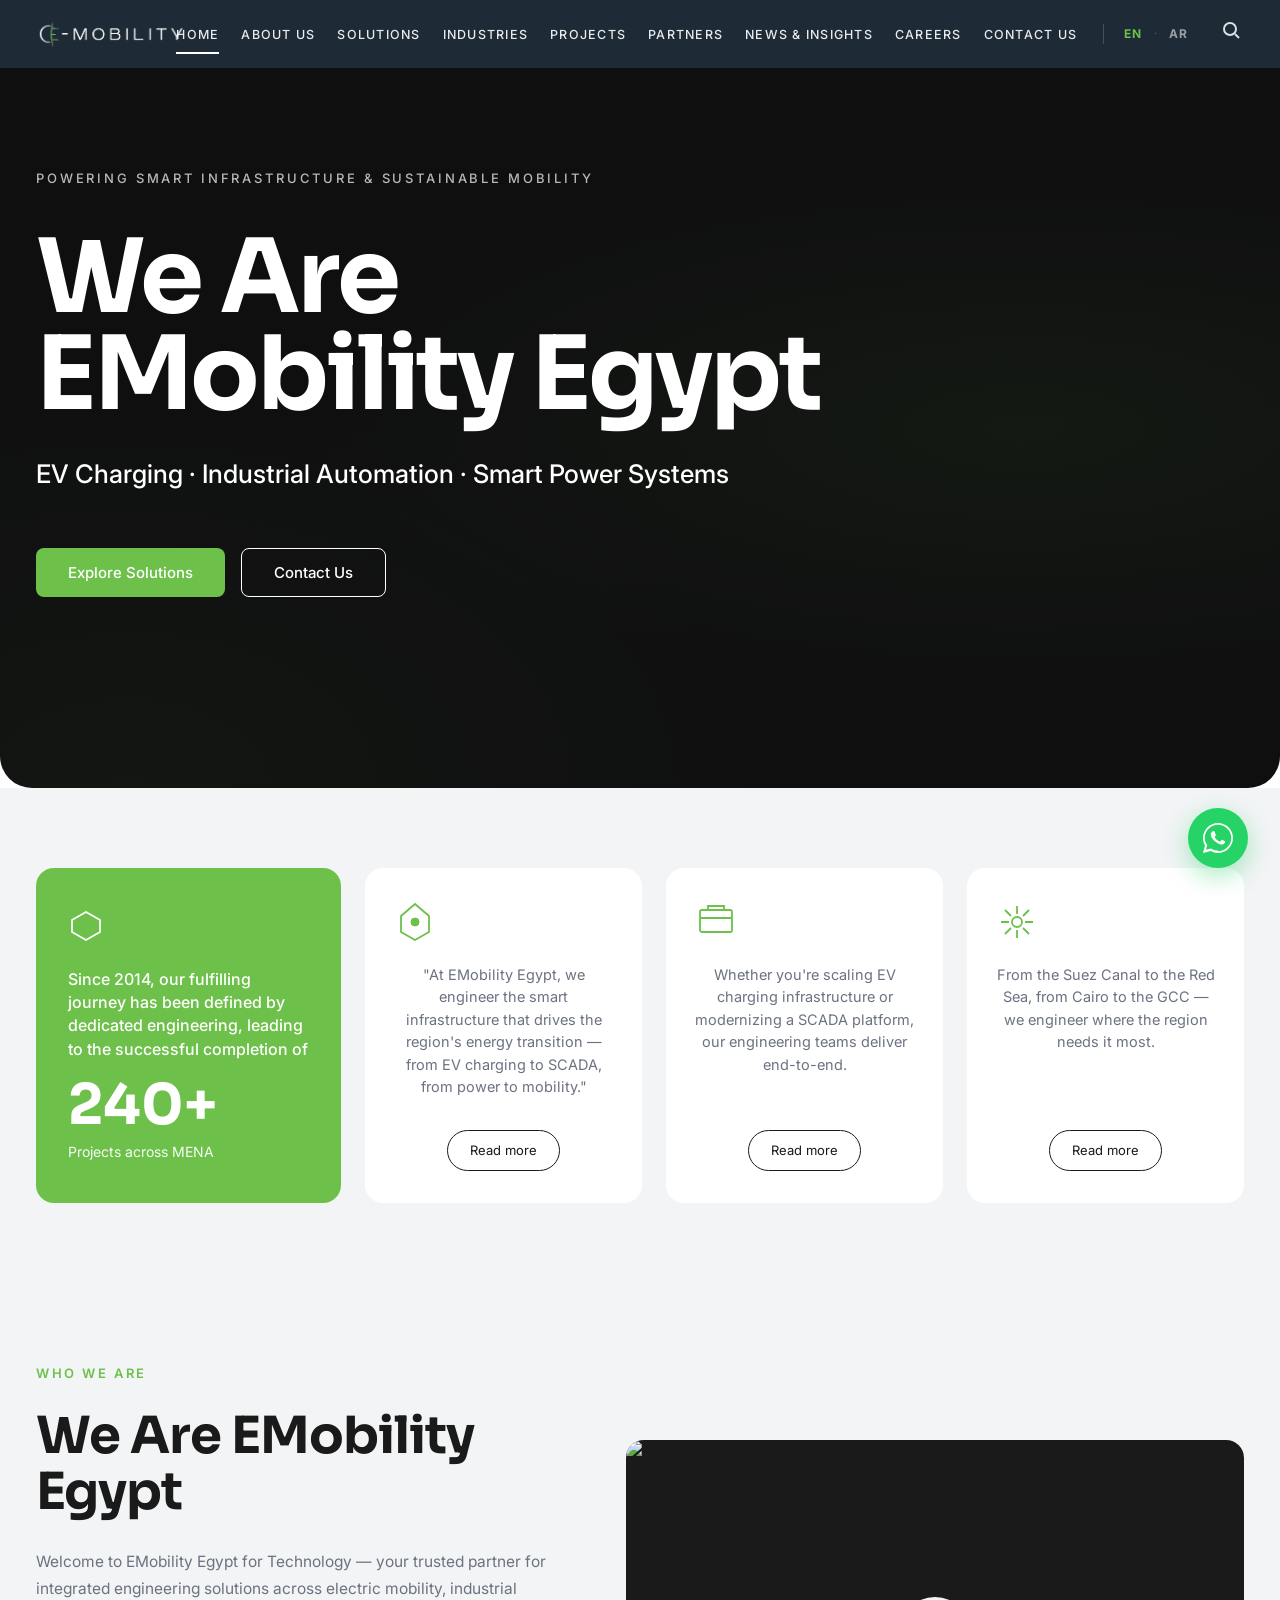
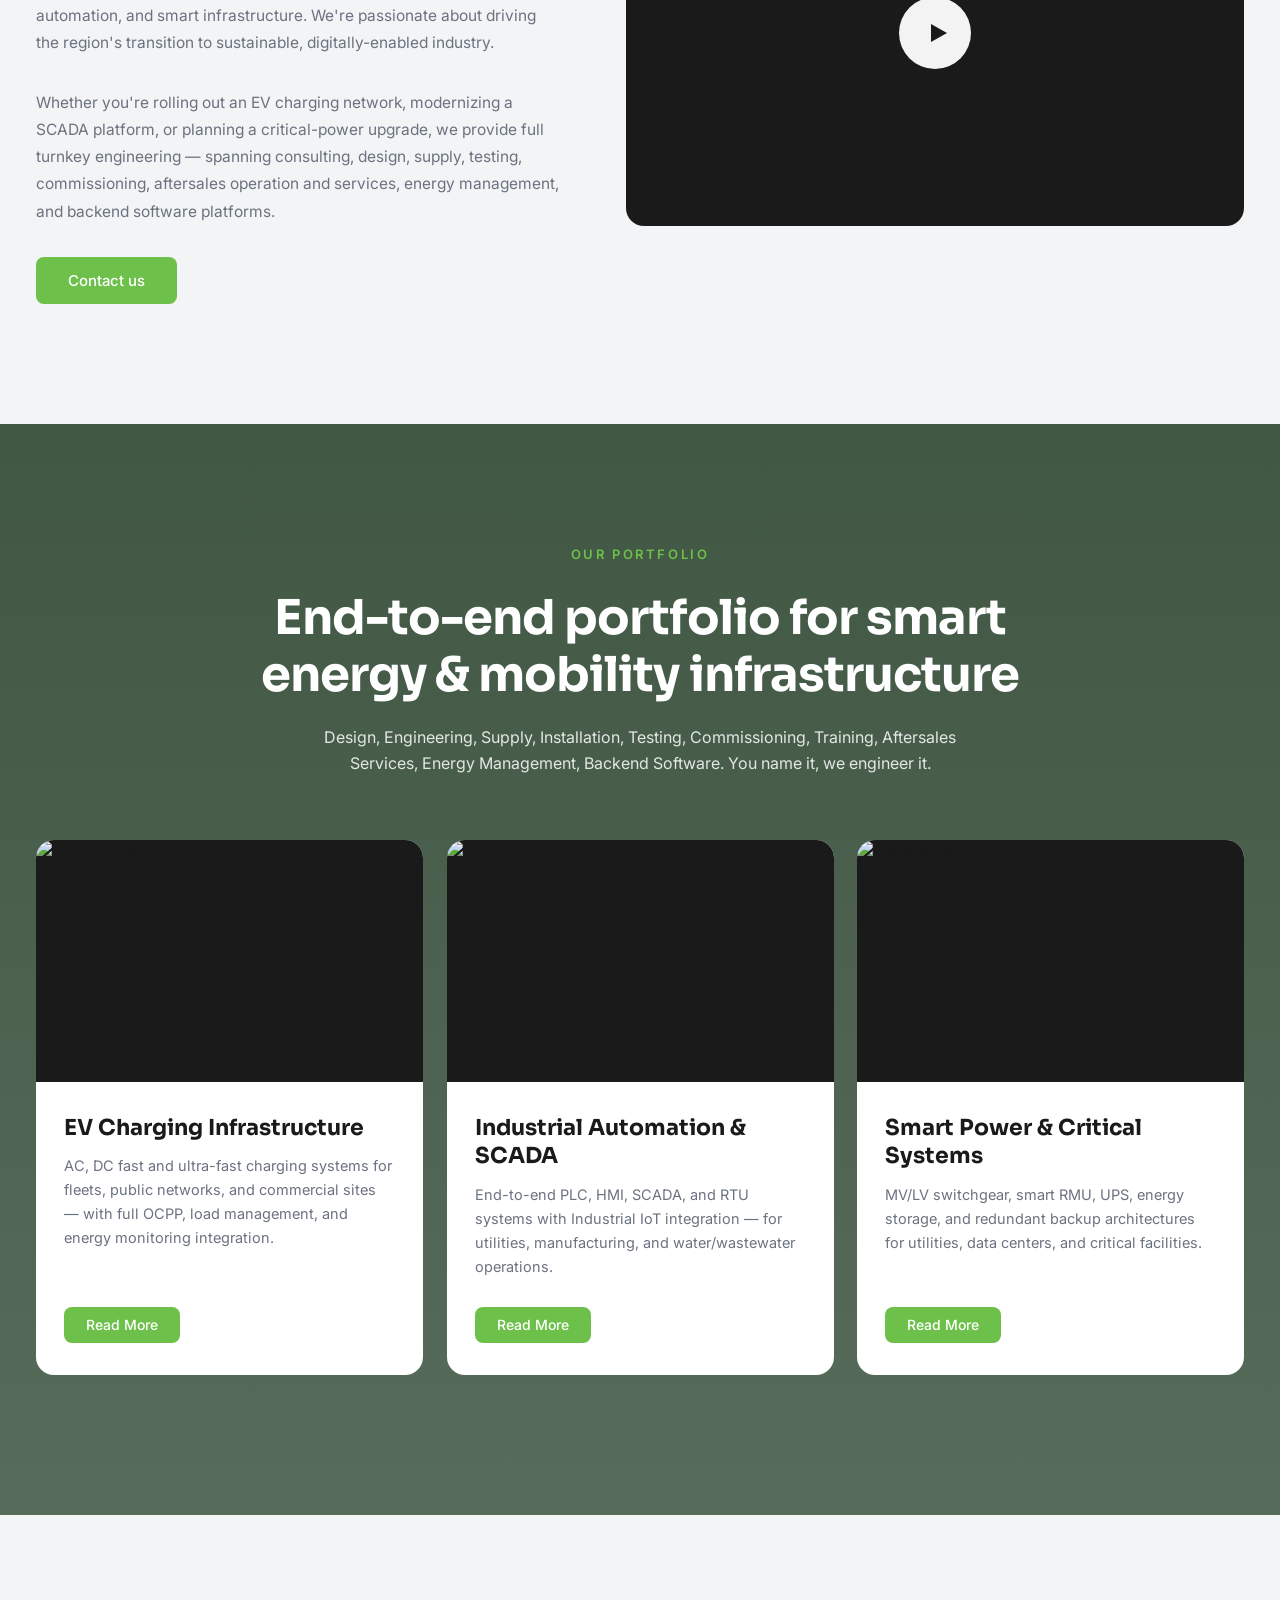
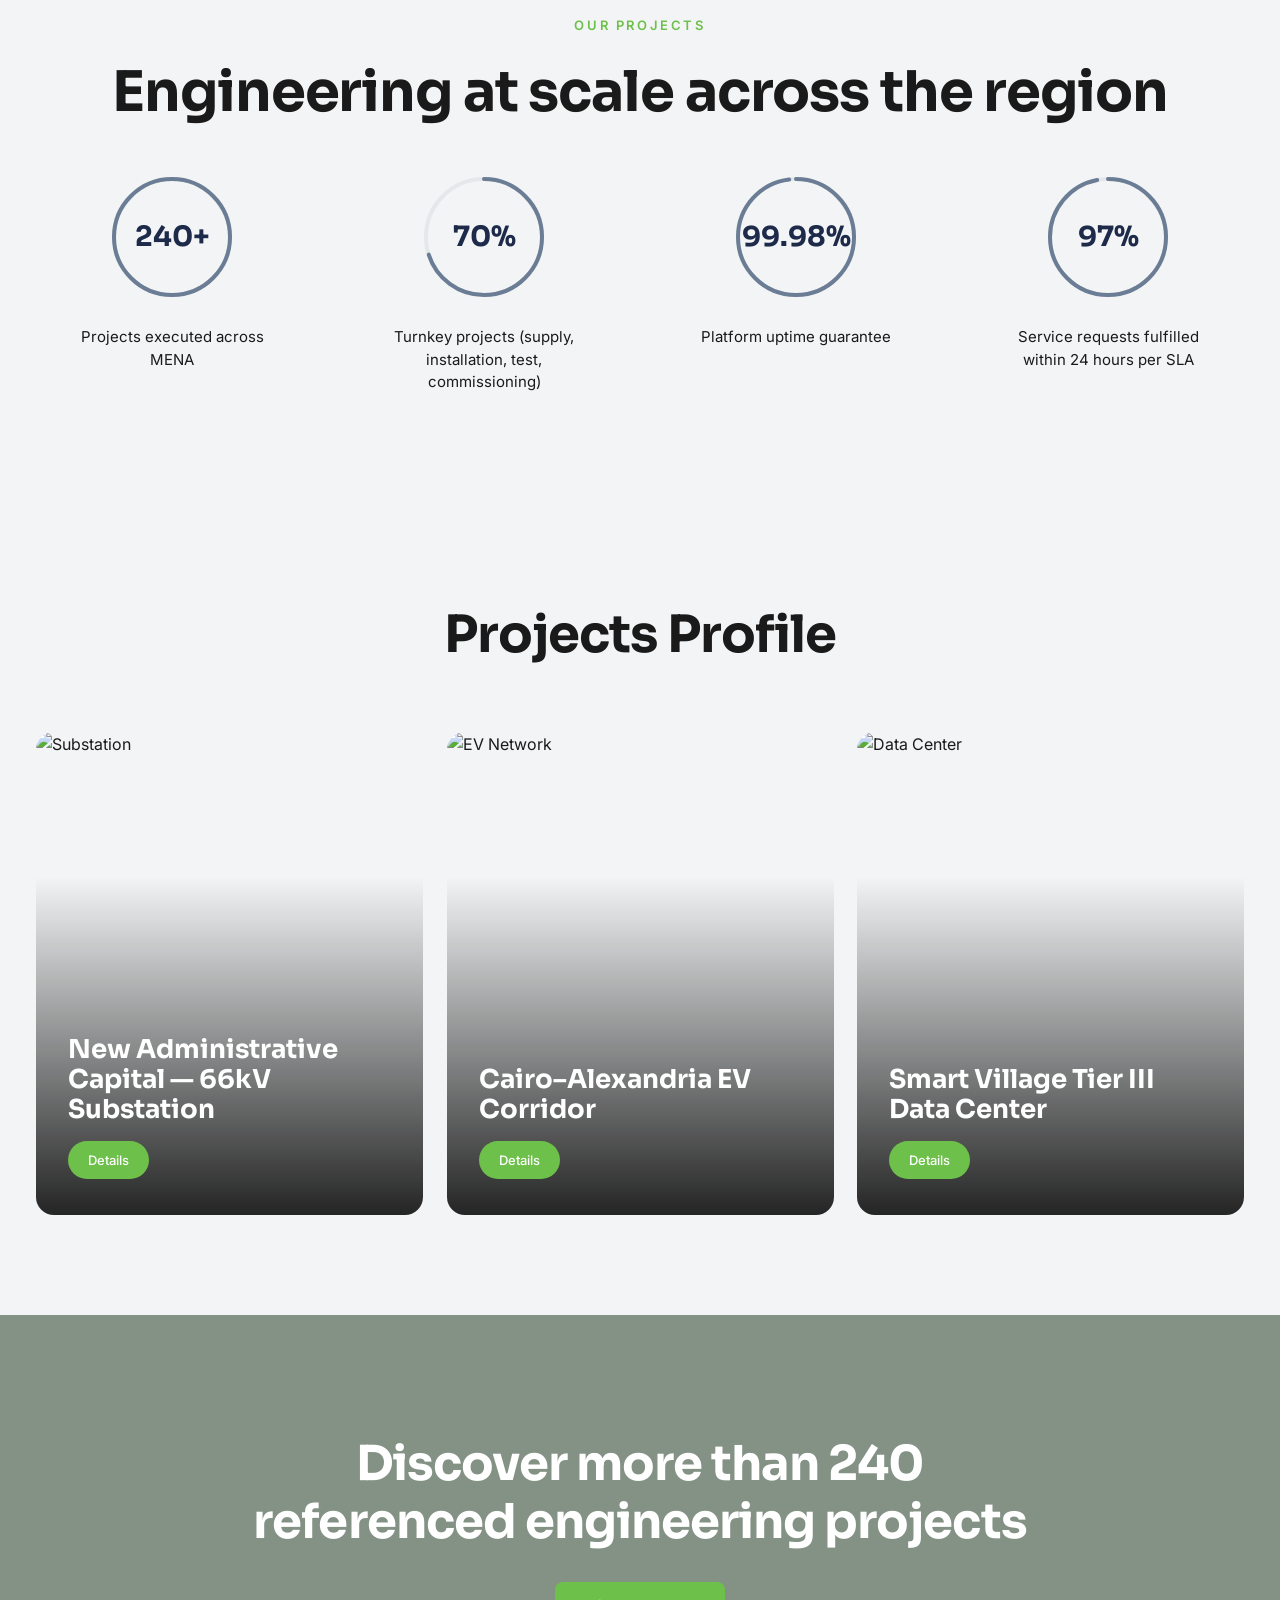
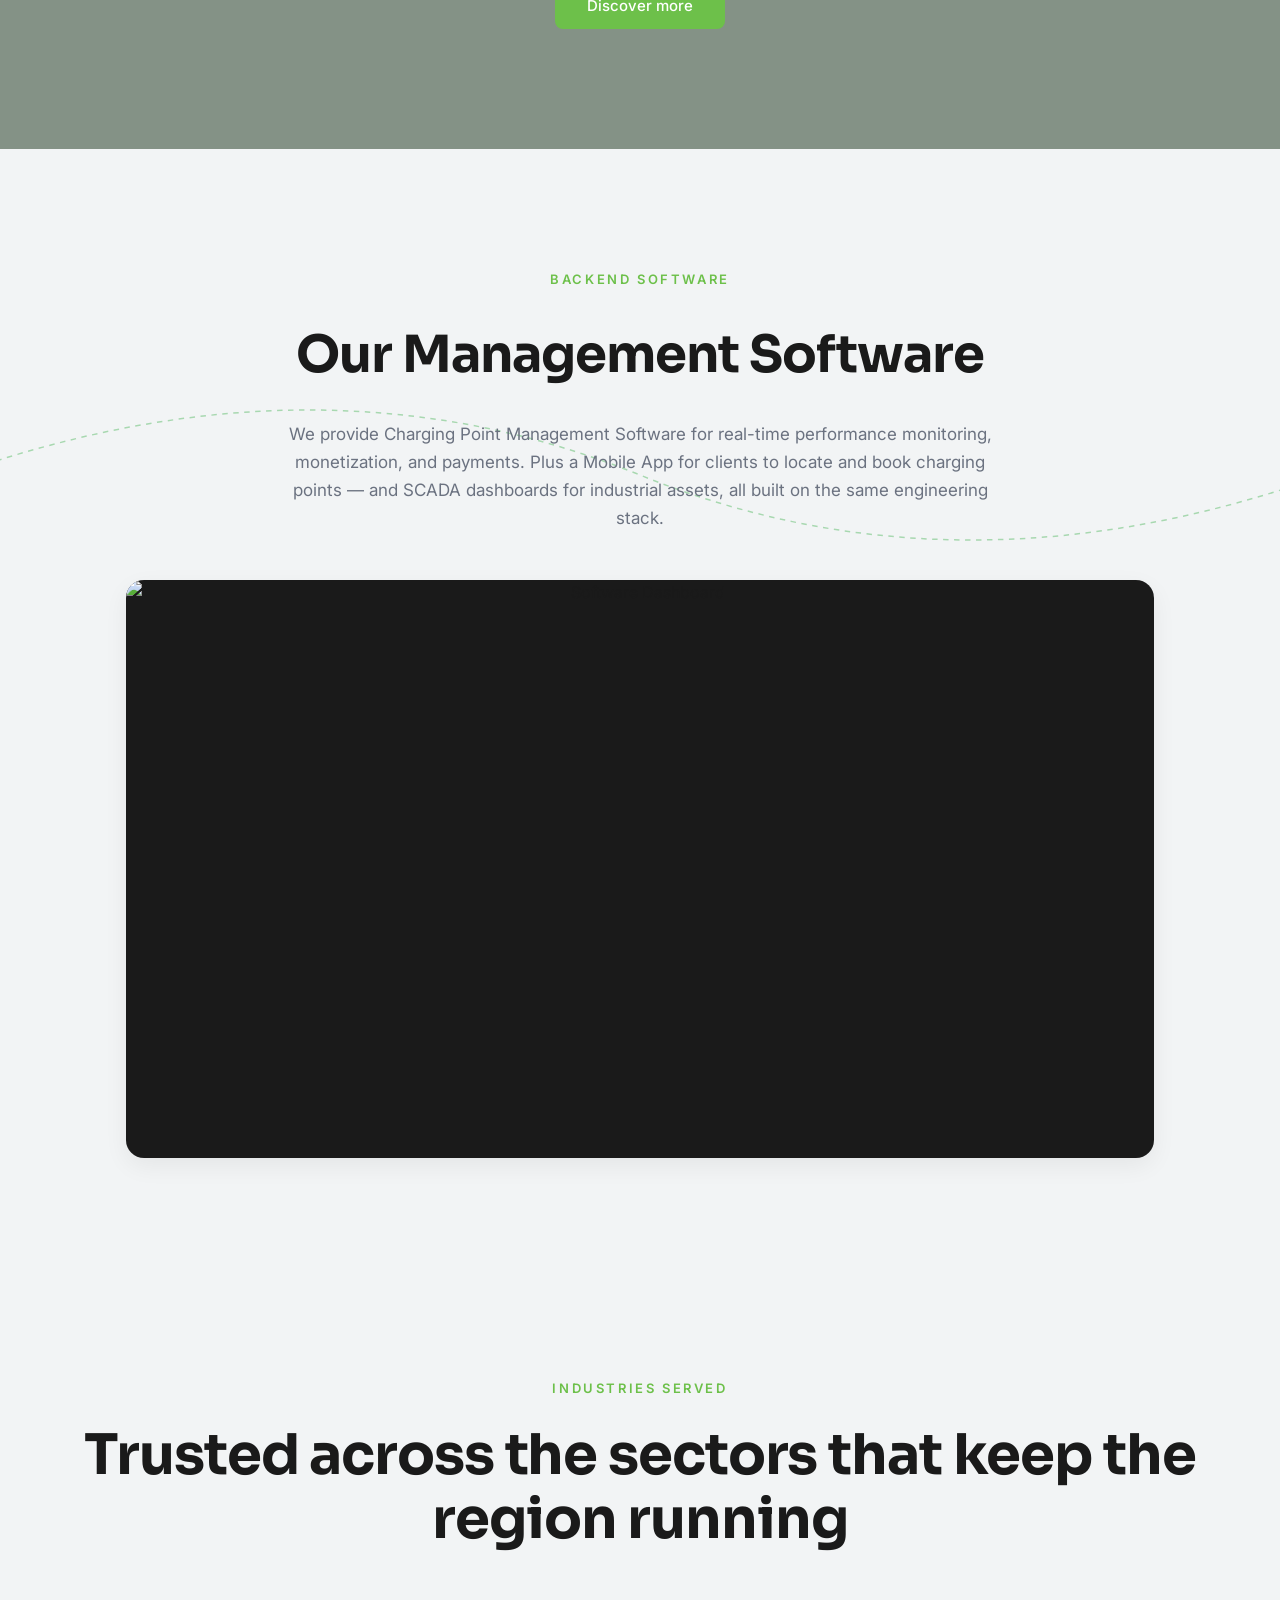
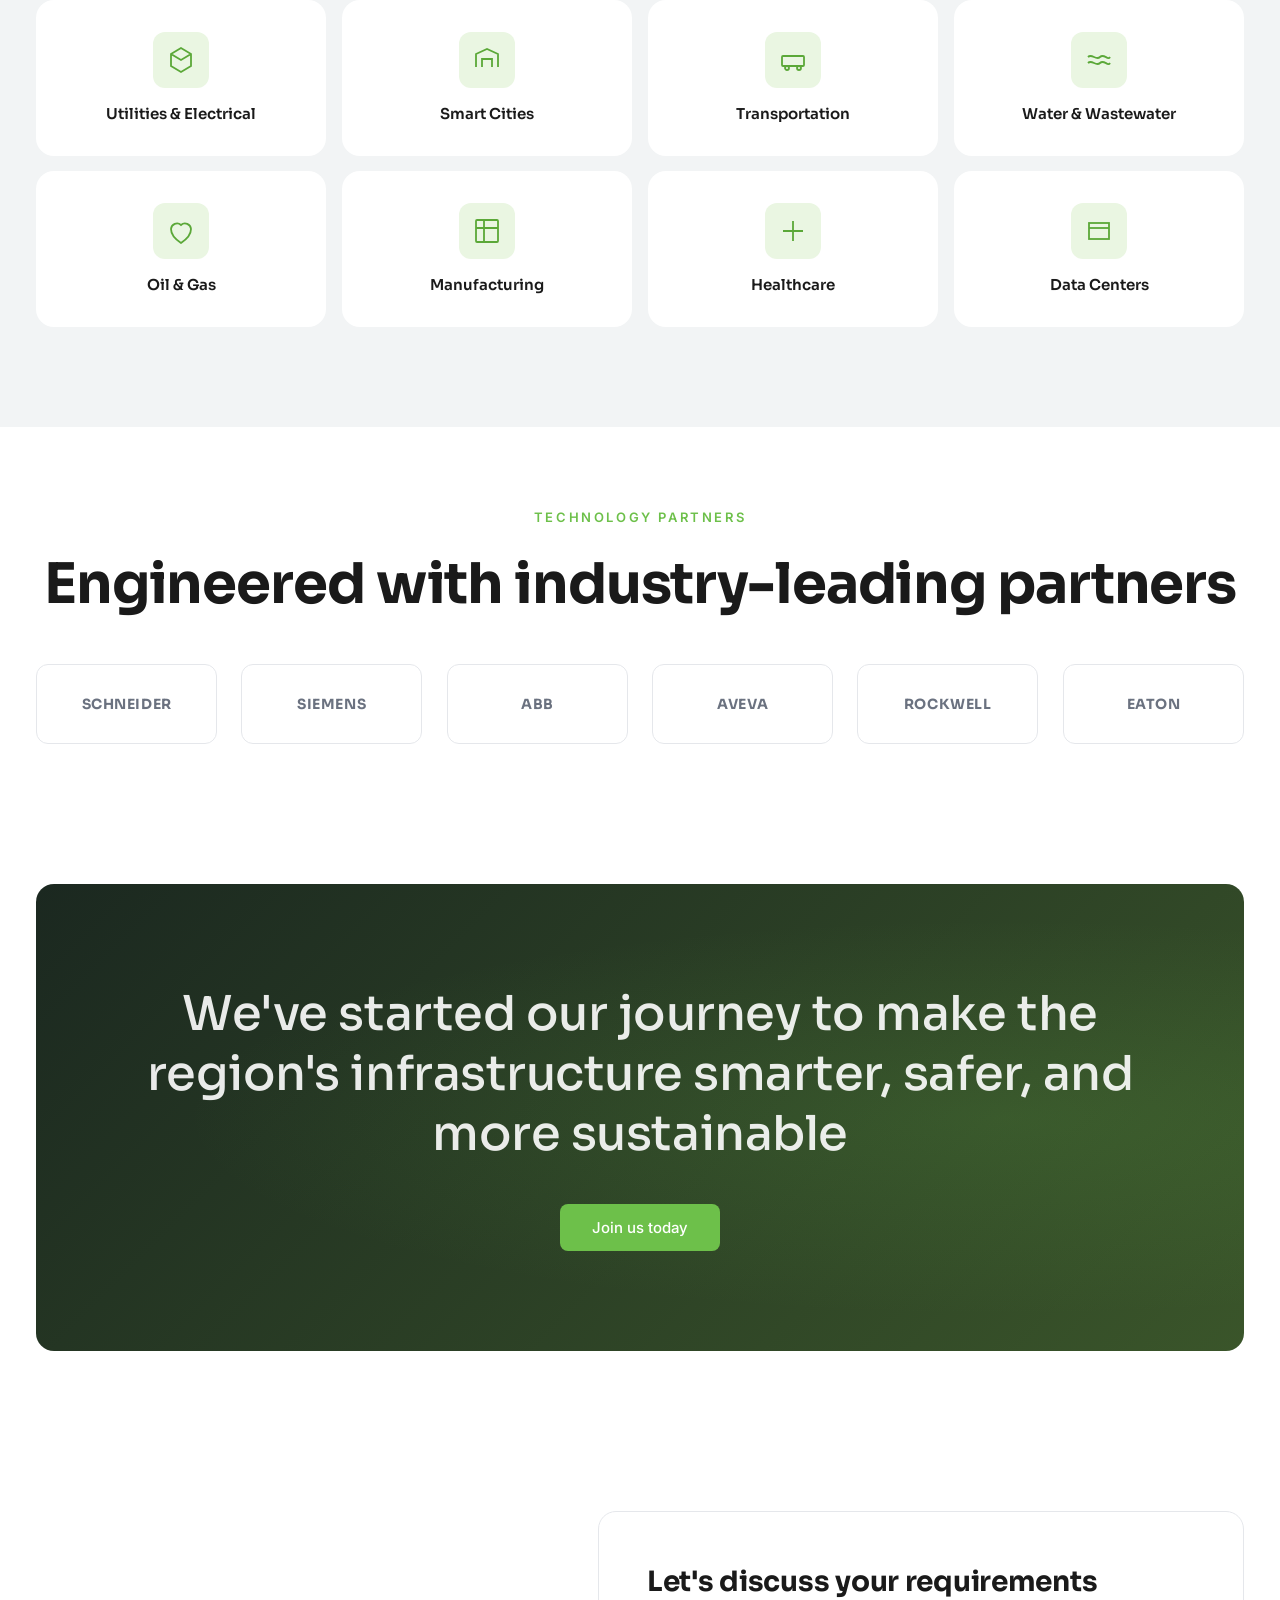
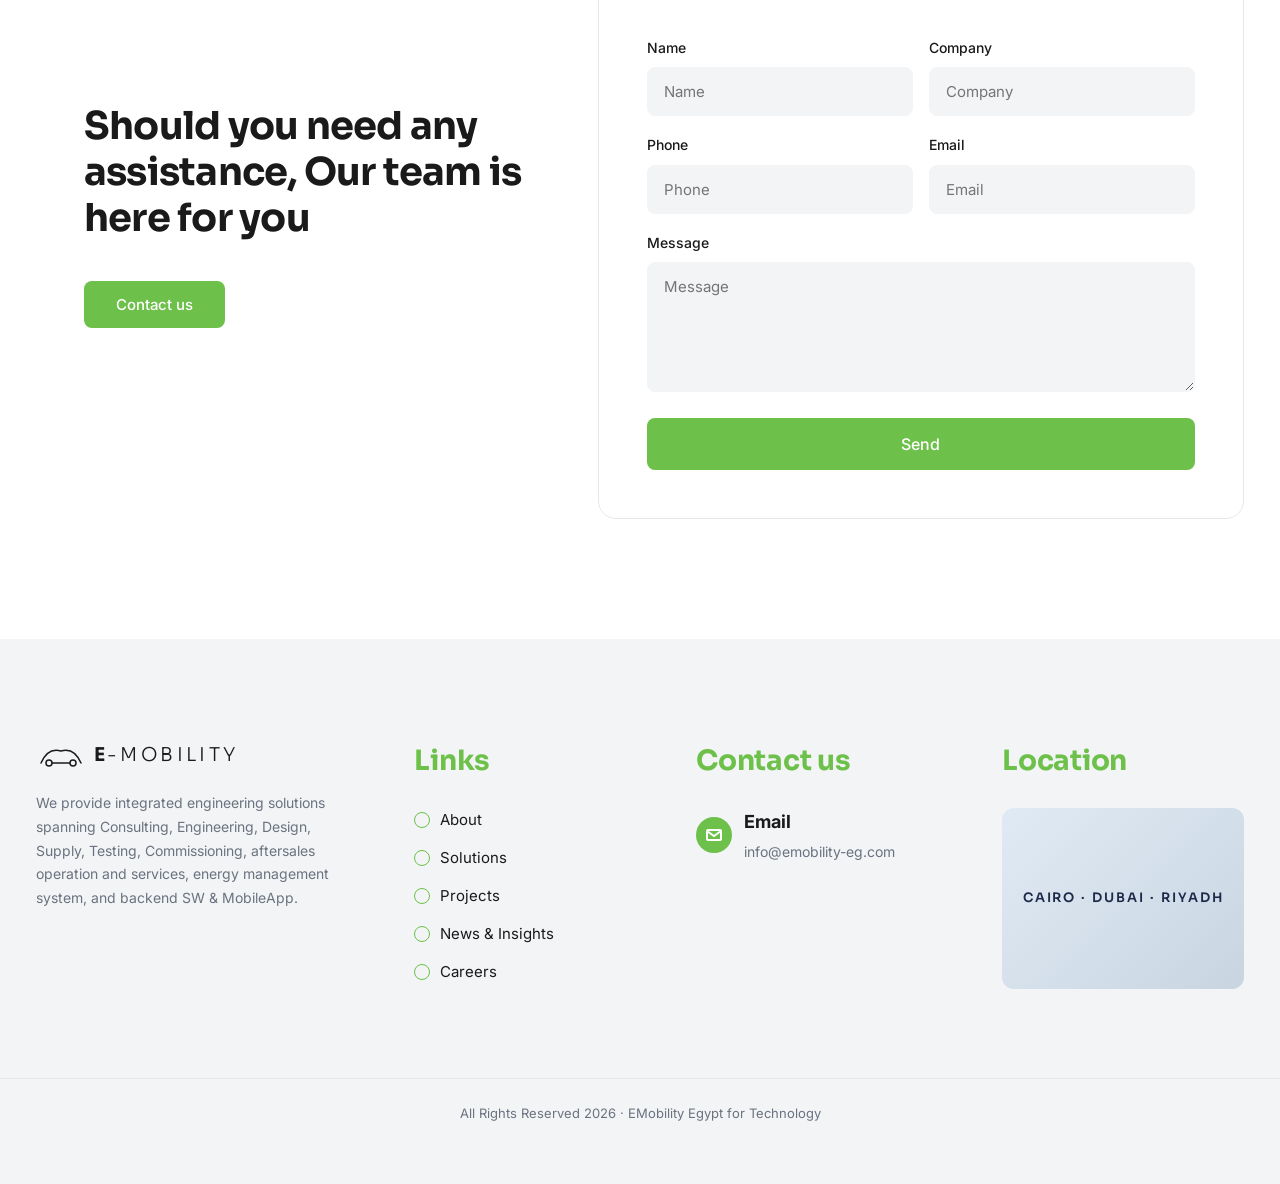
==== commit f735cddb: "Fix logo image source path in index.html" ====
(no text change in the page or its own stylesheets)
